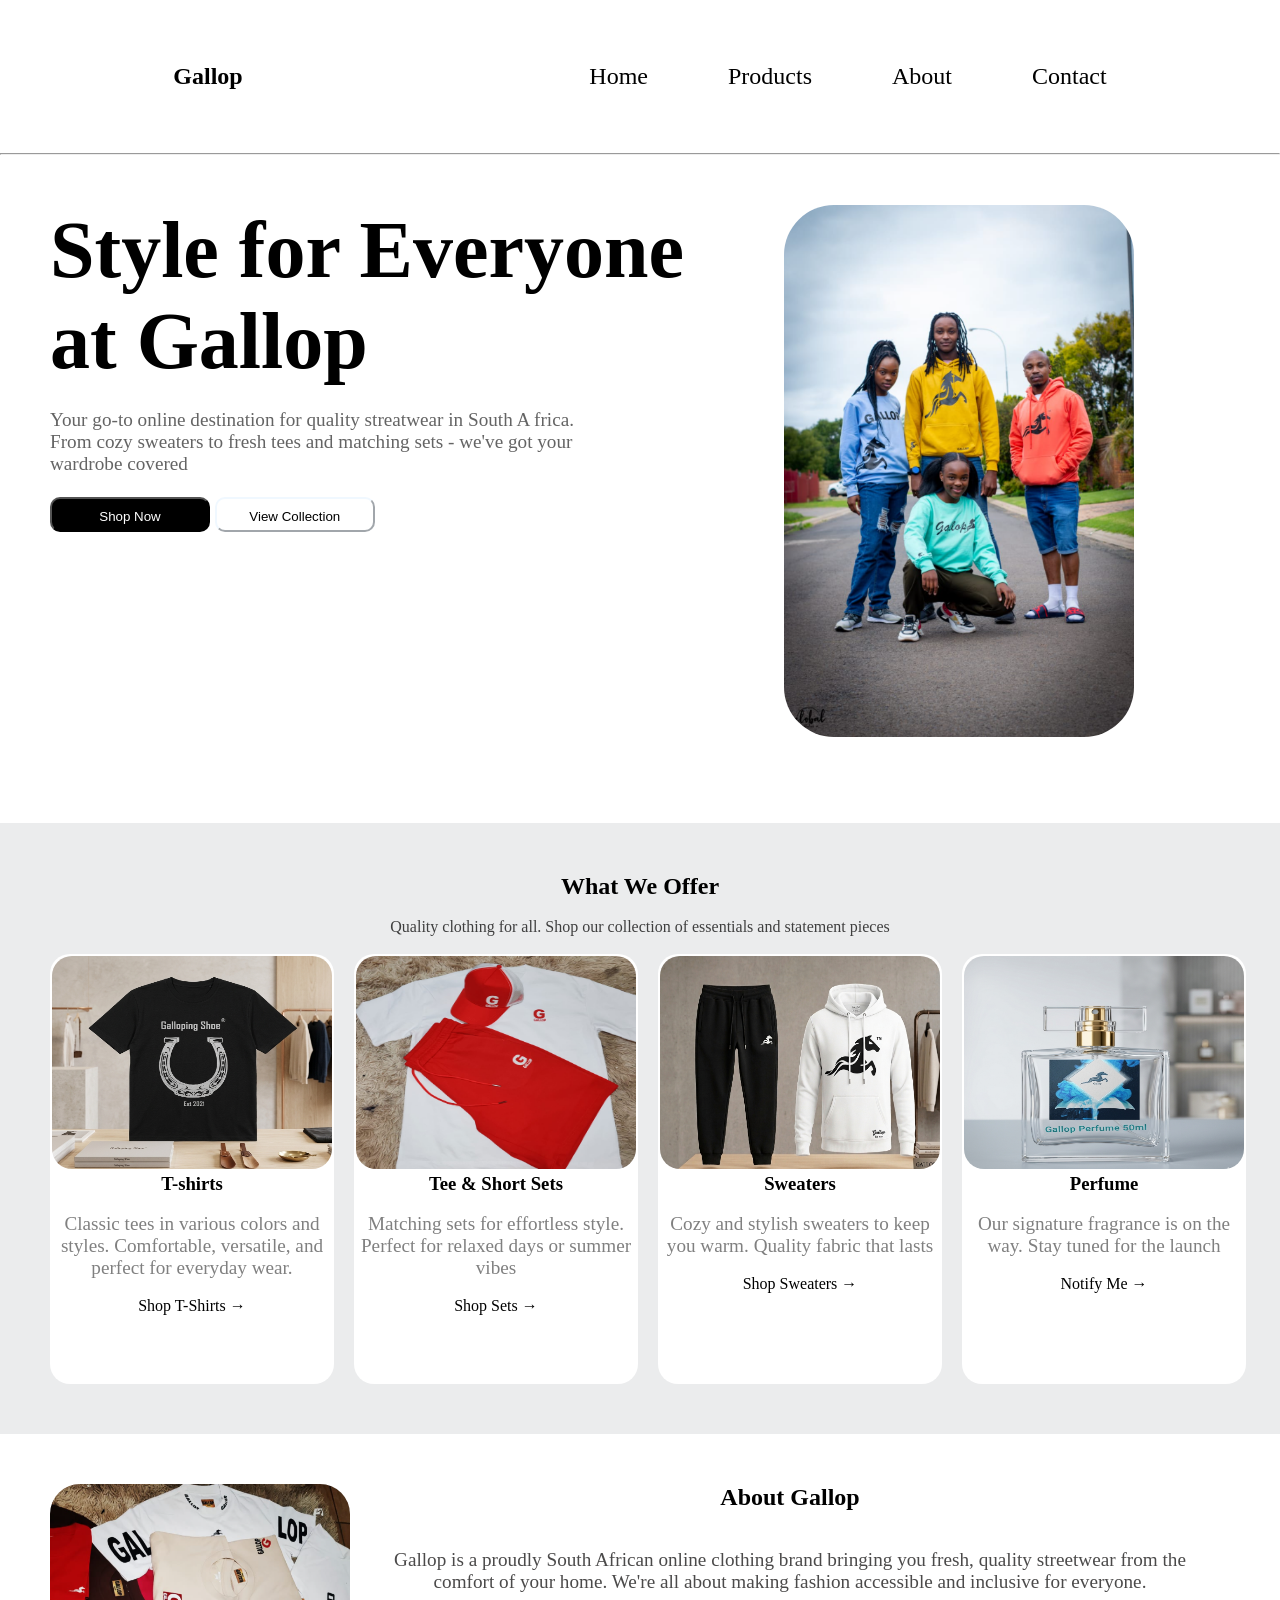
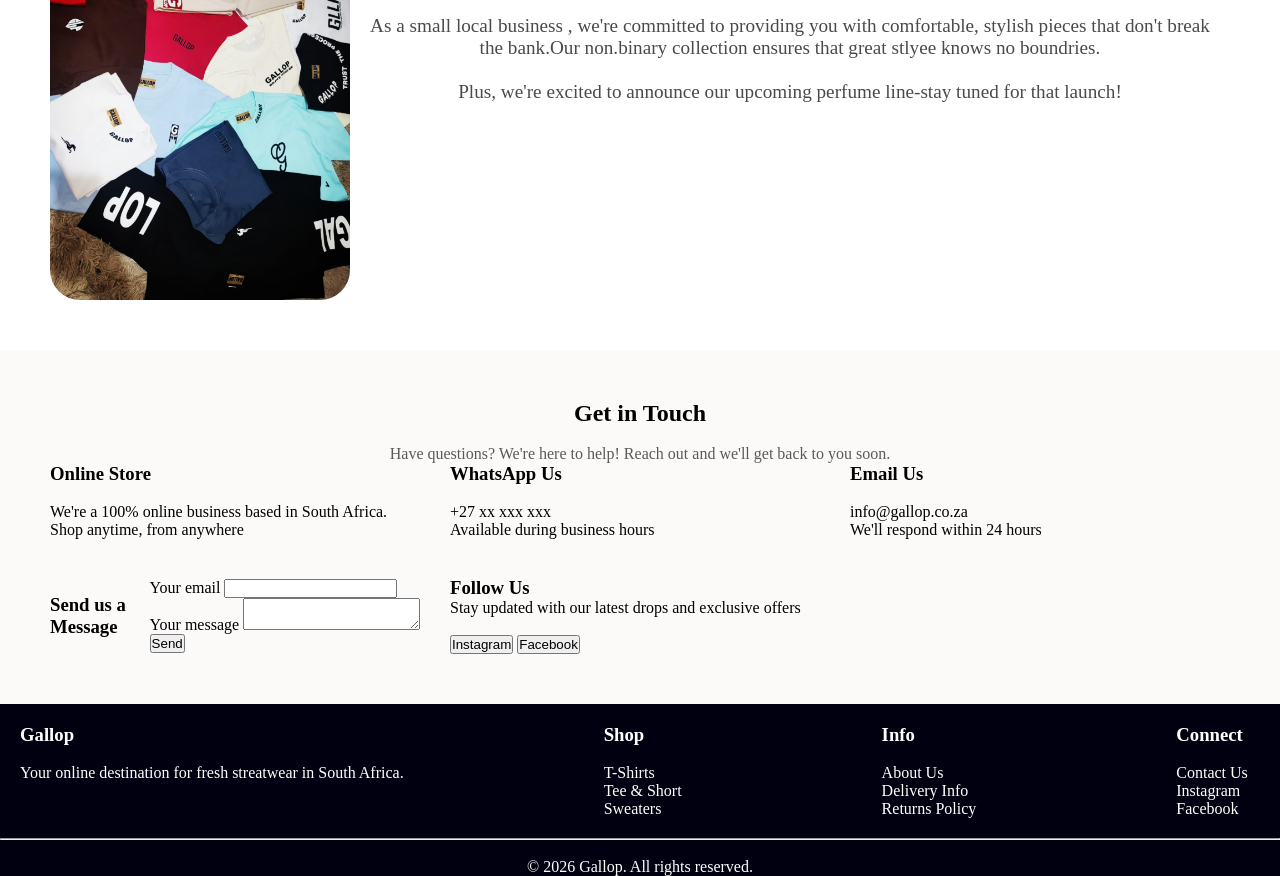
==== index.html @ c6f421d0 "Added images in my main pages/sections" ====
<!DOCTYPE html>
<html lang="en"></html>
<head>
<meta charset="UTF-8">
<meta name="viewport" content="width=device-width, initial-scale=1.0">
<title>Gallop</title>
<link rel="stylesheet" href="style.css"/>
<link rel="stylesheet" href="mediaqueries.css"/>


</head>
<body>
    <nav id="desktop-nav">
       <div class="logo"><h1>Gallop</h1></div>
       <div>
       <ul class="nav-links">
        <li><a href="#home">Home</a></li>
        <li><a href="#products">Products</a></li>
        <li><a href="#about">About</a></li>
        <li><a href="#contact">Contact</a></li>
       </ul>
       </div>

    </nav>
    <nav id="hamburger-nav">
        <div class="logo"><h1>Gallop</h1></div>
        <div class="hamburger-menu">
            <div class="hamburger-icon" onclick="toggleMenu()">
              <span></span>
              <span></span>
              <span></span>
        </div>
        <div class="menu-links">
            <li><a href="#home" onclick="toggleMenu()">Home</a></li>
            <li><a href="#products" onclick="toggleMenu()">Products</a></li>
            <li><a href="#about" onclick="toggleMenu()">About</a></li>
            <li><a href="#contact" onclick="toggleMenu()">Contact</a></li>
        </div>
        </div>
    </nav>
<hr>

<section id="home">
   
 <div class="home-text">
    <h1>Style for Everyone<br>at Gallop</h1>
    <br>
    <p>Your go-to online destination for quality streatwear in South A frica.<br>From cozy sweaters to fresh tees and matching sets - we've got your<br> wardrobe covered</p>
     <br>
    <a href="#products"><button class="btn1">Shop Now</button></a>
  <a href="#products"><button class="btn2">View Collection</button></a>

 </div>
 <img src="/images/home-image.png" alt="home page image">

</section>
<br>
<br>


<section id="products">
    <h1 style="text-align:center ">What We Offer</h1>
    <br>
    <p style="text-align:center ;color: rgb(63, 63, 63);">Quality clothing for all. Shop our collection of essentials and statement pieces</p>
    <br>
    <div class="product-containers">
    <div class="product-container-info">
        <img src="/images/T-Shirts.png">
        <h3>T-shirts</h3>
        <br>
        <p>Classic tees in various colors and styles. Comfortable, versatile, and perfect for everyday wear.</p>
        <br>
        <a href="">Shop T-Shirts →</a>
        <br>
        <br>
    </div>
    <div class="product-container-info">
        <img src="/images/tee&short.jpeg">
        <h3>Tee & Short Sets</h3>
        <br>
        <p>Matching sets for effortless style. Perfect for relaxed days or summer vibes</p>
        <br>
        <a href="">Shop Sets →</a>
    </div>
    <div class="product-container-info">
        <img src="/images/hoodies - Copy.png">
        <h3>Sweaters</h3>
        <br>
        <p>Cozy and stylish sweaters to keep you warm. Quality fabric that lasts</p>
        <br>
        <a href="">Shop Sweaters →</a>
    </div>
    <div class="product-container-info">
        <img src="/images/perfume.png">
        <h3>Perfume</h3>
        <br>
        <p>Our signature fragrance is on the way. Stay tuned for the launch</p>
        <br>
        <a href="">Notify Me →</a>
    </div>
</div>
</div>
</section>


 <section id="about">
    <img src="/images/img-about.png">
    

    <div class="about-text">
        <h1 >About Gallop</h1>
        <br>
        <p>Gallop is a proudly South African online clothing brand bringing you fresh,
            quality streetwear from the comfort of your home. We're all about making
            fashion accessible and inclusive for everyone.
            <br>
            <br>
            As a small local business , we're committed to providing you with comfortable,
            stylish pieces that don't break the bank.Our non.binary collection ensures that great stlyee knows no boundries.
            <br>
            <br>
            Plus, we're excited to announce our upcoming perfume line-stay tuned for that launch!
        </p>      
    </div>
</section>

<section id="contact">
    <h1 style="text-align:center">Get in Touch</h1>
    <br>
    <p style="text-align:center; color:rgb(91, 90, 90)">Have questions? We're here to help! Reach out and we'll get back to you soon.</p>
    <div class="contact-container">
        <div class="contact-info-container">
        <div class="contact-info">
            <h3>Online Store</h3>
            <br>
            <p>We're a 100% online business based in South Africa.<br>Shop anytime, from anywhere</p>
            <br>
        </div>
        <div class="contact-info">
            <h3>WhatsApp Us</h3>
            <br>
            <p>+27 xx xxx xxx<br> Available during business hours</p>
            <br>
        </div>
        <div class="contact-info">
            <h3>Email Us</h3>
             <br>
             <p>info@gallop.co.za<br>We'll respond within 24 hours</p>
        </div>
    
    <div class="contact-form">
        <h3>Send us a Message</h3>
        <form action="" method="POST">
            <label>
                Your email
                <input type="email" name="email">

            </label>
            <label>
                Your message
                <textarea name="message"></textarea>
            </label>
            <br>
            <button type="submit">Send</button>
        </form>
    </div>
    <div class="contact-info-socials">
        <div class="contact-info">
            <h3>Follow Us</h3>
            <p>Stay updated with our latest drops and exclusive offers</p>
            <br>
            <button ><a href="">Instagram</a></button>
            <button><a href="">Facebook</a></button>
        </div>
    </div>
    </div>
</section>


</body>
<footer>
  
<div class="footer-container">
    <div class="footer-info">
        <h3>Gallop</h3>
        <br>
        <p>Your online destination for fresh streatwear in South Africa.</p>
    </div>
    <div class="footer-info">
        <h3>Shop</h3>
        <br>
        <p>T-Shirts</p>
        <p>Tee & Short</p>
        <p>Sweaters</p>
    </div>
    <div class="footer-info">
        <h3>Info</h3>
        <br>
        <p>About Us</p>
        <p>Delivery Info</p>
        <p>Returns Policy</p>
    </div>
    <div class="footer-info">
        <h3>Connect</h3>
        <br>
        <p>Contact Us</p>
        <p>Instagram</p>
        <p>Facebook</p>

    </div>
</div>



<hr>
<br>

        <p style="text-align: center;">&copy; 2026 Gallop. All rights reserved.</p>
        

</footer>

</html>
<script src="script.js"></script>
---- style.css ----
@import url('https://fonts.googleapis.com/css2?family=Poppins:ital,wght@0,100;0,200;0,300;0,400;0,500;0,600;0,700;0,800;0,900;1,100;1,200;1,300;1,400;1,500;1,600;1,700;1,800;1,900&display=swap');


*{
    margin:0;
    padding:0;

}

/*Desktop menu*/
nav, .nav-links{
    display:flex;
}
a{
    color:black;
    text-decoration:none;
    transition: all 300ms ease;
}
a:hover{
    color:gray;
    text-decoration:underline;
    text-underline-offset:1rem;
}
nav{
    justify-content:space-around;
    align-items:center;
    height:17vh;
}
.nav-links{
    gap:5rem;
    list-style:none;
    font-size:1.5rem;
    text-decoration:none;
}
.logo{
 text-decoration:none;
}
.logo:hover{
    cursor:none;
}

/*Hamburger menu*/

#hamburger-nav{
    display:none;
}
.hamburger-menu{
    position:relative;
    display:inline-block;
}
.hamburger-icon{
    display:flex;
    flex-direction:column;
    justify-content:space-between;
    height:24px;
    width:30px;
    cursor:pointer;
}
.hamburger-icon span{
    width:100%;
    height:2px;
    background-color:rgb(0, 0, 0);
    transition: all 0.3 ease-in-out;
}
.menu-links{
    position:absolute;
    top:100%;
    right:0%;
    background-color:rgb(0, 0, 0);
    width:fit-content;
    max-height:0%;
    overflow:hidden;
    transition:all 0.3s ease-in-out;
}
.menu-links a{
    display:block;
    padding: 10px;
    text-align:center;
    color:rgb(0, 0, 0);
    font-size:1.5rem;
    text-decoration: none;
    transition: all 0.3s ease-in-out;
}

.menu-links li{
    list-style:none;

}
.menu-links.open{
    max-height: 300px;
}
.hamburger-icon.open span:first-child{
    transform: rotate(45deg) translate(10px, 5px);
}
.hamburger-icon.open span:nth-child(2){
    opacity: 0;
}
.hamburger-icon.open span:last-child{
    transform: rotate(-45deg) translate(10px, -5px);
}
.hamburger-icon span:first-child{
    opacity:1;
}
.hamburger-icon span:first-child{
    transform: none;
}


/*Home*/
#home{
    display:flex;
}
.btn1 , .btn2{
    
    width:160px;
    height:35px;
    border-radius:10px;
    text-decoration: none;
    cursor:pointer;
    padding:10px;
    
}
.btn1{
    background-color: black;
    color:white;
}
.btn2{
    background-color: white;
    color:black;
    border-color: aliceblue;
}
.btn1:hover{
        background-color: white;
    color:black;
    border-color: aliceblue;
}
.btn2:hover{
   background-color: black;
    color:white;  
}
#home
.btn p{
    color:rgb(75, 74, 74);
}
.btn1 a, .btn2 a{
    text-decoration:none;
}
#home img{
    width:350px;
    border-radius:100px;
    padding:50px;
   
    
}
.home-text{
align-items:center;
padding:50px;
justify-content:center;
font-size: 1.2rem


}
#home h1{
    font-size:5rem;
    color:rgb(0, 0, 0);
}
#home p{
    color:rgb(100, 100, 100);
}



/*Products*/
#products{
    background-color: rgb(235, 236, 237);
    padding:50px;
}
.product-containers {
    text-align:center;

    display:grid;
    grid-template-columns: repeat(4,1fr);
    
    align-items:stretch;
    gap:20px;
    
    
}
.product-container-info{
    
    
    border-radius:2rem;
    background-color:rgb(255, 255, 255);
    border-radius:20px;
    padding:2px;
    
    
    
}
.product-container-info p{
    color:gray;
    font-size:1.2rem;
}
.product-container-info img{
    width:280px;
    padding:none;
    border-radius:20px;
    height:50%;
    
}


/*About*/

#about{
    background-color:white;
    display:flex;
    padding:50px;
   
    text-align: center;
    font-size:medium;
    

}

.about-text p {
    padding:20px;
    color:rgb(75, 74, 74);
    font-size:1.2rem;
  
}


#about img{
    width:300px;
    border-radius:30px
}


/*Contact*/

#contact{
    padding:50px;
     background:rgb(252, 249, 249);
}
.contact-info-container{
     display:grid;
    grid-template-columns: repeat(3,1fr);
    
    align-items:stretch;
    gap:20px;
}
.contact-form {
  
   display:inline-flex;
  align-items: center;
    gap:20px;
  
    margin:0 auto;
}

.footer-container{
    display:flex;
    gap:200px;
    padding:20px;
}
footer{
    background-color:rgb(0, 0, 16);
    color:white;
}
---- mediaqueries.css ----
@media screen and (max-width:1200px){
   #desktop-nav{
    display: none;
   } 
   #hamburger-nav{
    display: flex;
   }
.hamburger-menu{
    position:relative;
    display:inline-block;
}

.hamburger-icon{
    display:flex;
    flex-direction:column;
    justify-content:space-between;

    height:24px;
    width:30px;

    cursor:pointer;
}

.hamburger-icon span{

    width:100%;
    height:3px;

    background:rgb(0, 0, 0);

    transition:0.3s;
}

.menu-links{

    position:absolute;

    top:100%;
    right:0;

    background:rgb(0, 0, 0);

    width:200px;

    max-height:0;

    overflow:hidden;

    transition:0.3s ease-in-out;
}

.menu-links.open{
    max-height:300px;
}
}
@media screen and (max-width:600px){

.logo{
   font-size: 1.5rem;
 }
.nav-links{
   flex-direction: column;
   gap: 0.5rem;
   text-align: center;
}
}
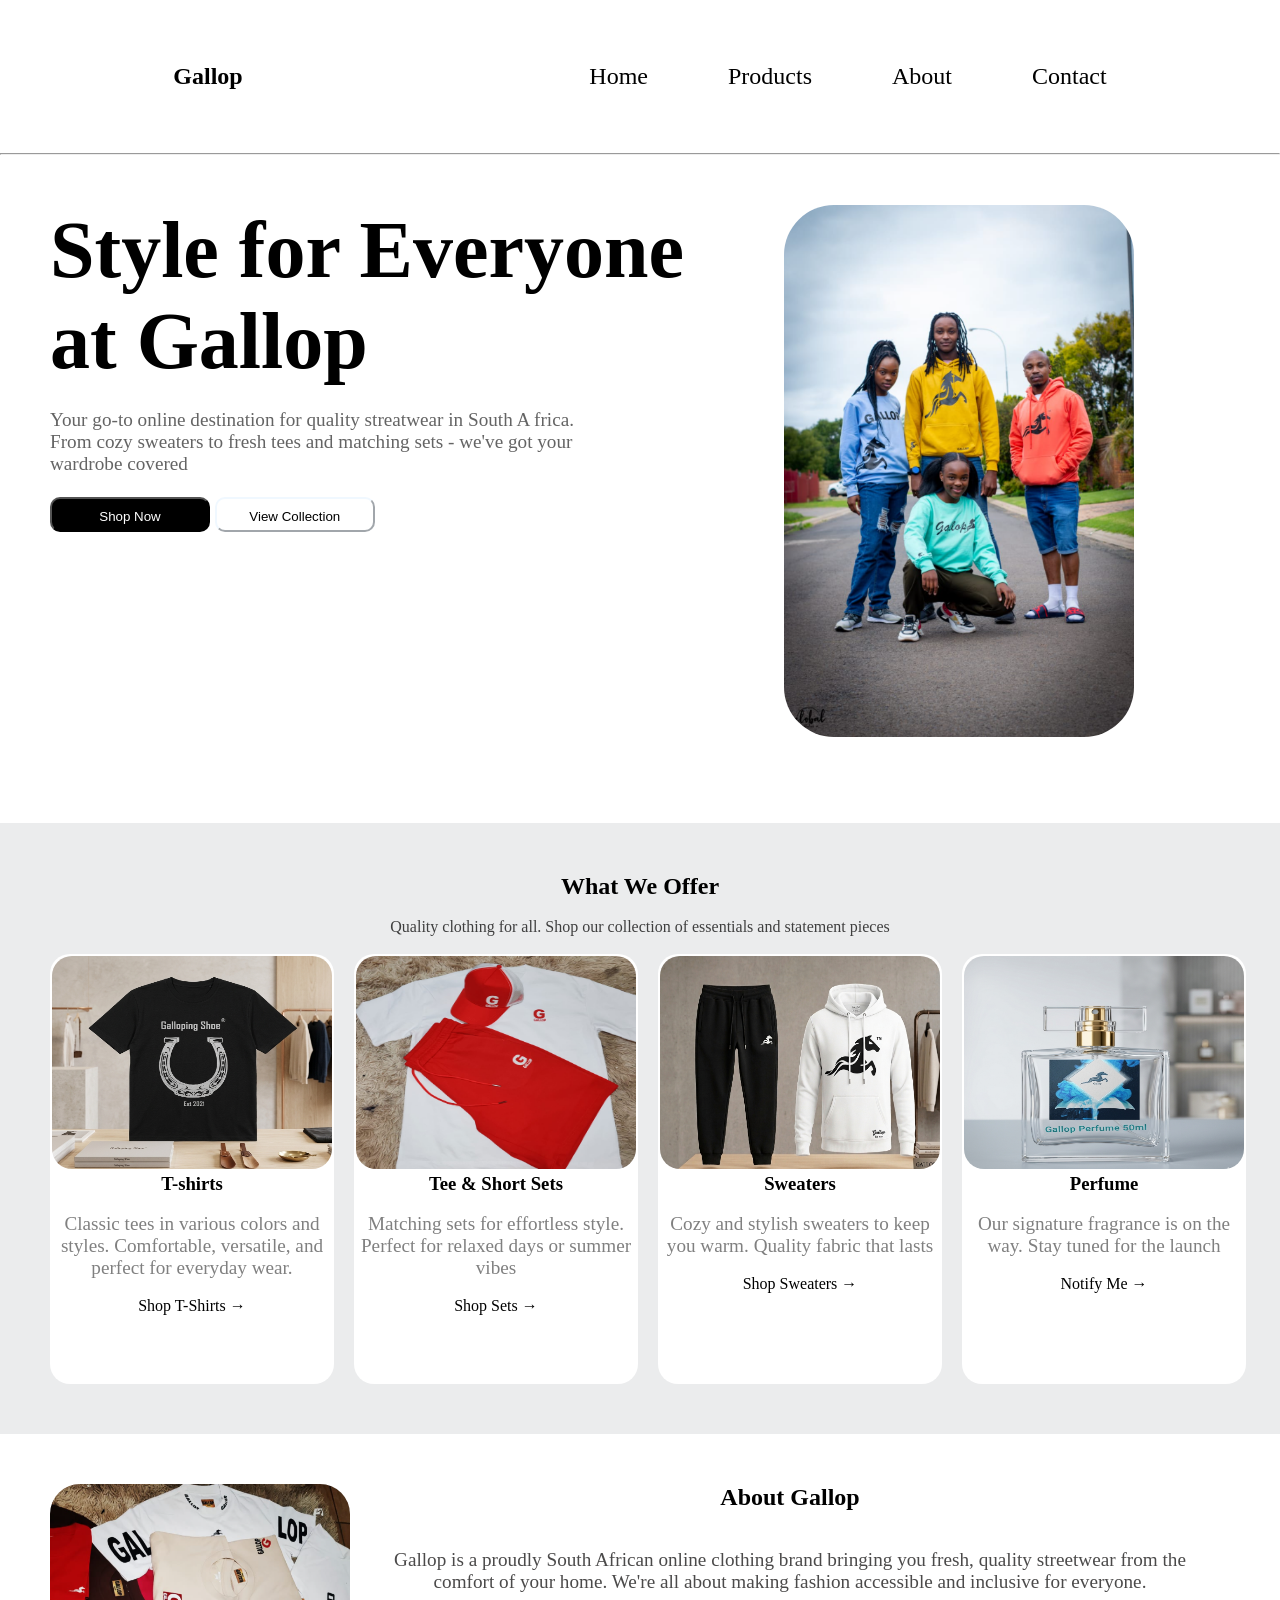
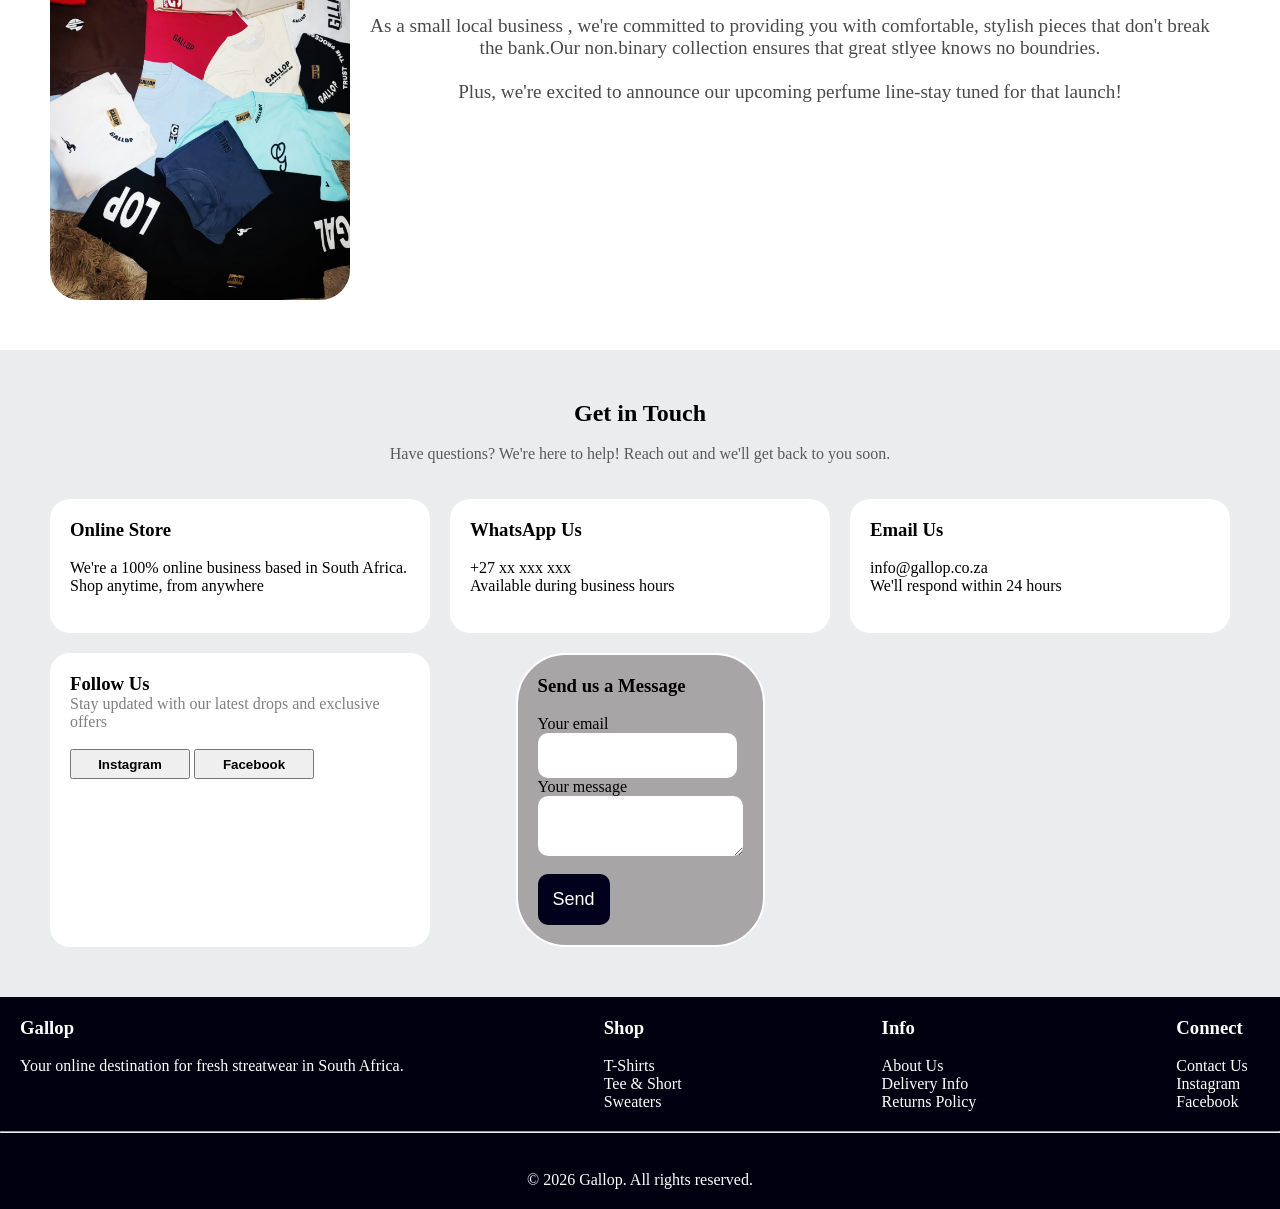
==== commit f843a9e7: "Completed Footer" ====
--- a/index.html
+++ b/index.html
@@ -70,7 +70,7 @@
         <br>
         <p>Classic tees in various colors and styles. Comfortable, versatile, and perfect for everyday wear.</p>
         <br>
-        <a href="">Shop T-Shirts →</a>
+        <a href="/t-shirts.html">Shop T-Shirts →</a>
         <br>
         <br>
     </div>
@@ -80,7 +80,7 @@
         <br>
         <p>Matching sets for effortless style. Perfect for relaxed days or summer vibes</p>
         <br>
-        <a href="">Shop Sets →</a>
+        <a href="/tees&shorts.html">Shop Sets →</a>
     </div>
     <div class="product-container-info">
         <img src="/images/hoodies - Copy.png">
@@ -88,7 +88,7 @@
         <br>
         <p>Cozy and stylish sweaters to keep you warm. Quality fabric that lasts</p>
         <br>
-        <a href="">Shop Sweaters →</a>
+        <a href="/sweaters.html">Shop Sweaters →</a>
     </div>
     <div class="product-container-info">
         <img src="/images/perfume.png">
@@ -128,6 +128,9 @@
     <h1 style="text-align:center">Get in Touch</h1>
     <br>
     <p style="text-align:center; color:rgb(91, 90, 90)">Have questions? We're here to help! Reach out and we'll get back to you soon.</p>
+    <br>
+    <br>
+    
     <div class="contact-container">
         <div class="contact-info-container">
         <div class="contact-info">
@@ -148,8 +151,20 @@
              <p>info@gallop.co.za<br>We'll respond within 24 hours</p>
         </div>
     
-    <div class="contact-form">
+   
+    <div class="contact-info-socials">
+        <div class="contact-info">
+            <h3>Follow Us</h3>
+            <p>Stay updated with our latest drops and exclusive offers</p>
+            <br>
+             <a href=""><button ><b>Instagram</b></button></a>
+             <a href=""><button><b>Facebook</b></button></a>
+        </div>
+    </div>
+    
+     <div class="contact-form">
         <h3>Send us a Message</h3>
+        <br>
         <form action="" method="POST">
             <label>
                 Your email
@@ -164,15 +179,6 @@
             <button type="submit">Send</button>
         </form>
     </div>
-    <div class="contact-info-socials">
-        <div class="contact-info">
-            <h3>Follow Us</h3>
-            <p>Stay updated with our latest drops and exclusive offers</p>
-            <br>
-            <button ><a href="">Instagram</a></button>
-            <button><a href="">Facebook</a></button>
-        </div>
-    </div>
     </div>
 </section>
 
@@ -215,7 +221,7 @@
 <hr>
 <br>
 
-        <p style="text-align: center;">&copy; 2026 Gallop. All rights reserved.</p>
+        <p style="text-align: center;padding: 20px;">&copy; 2026 Gallop. All rights reserved.</p>
         
 
 </footer>
--- a/style.css
+++ b/style.css
@@ -240,8 +240,9 @@
 /*Contact*/
 
 #contact{
+    
     padding:50px;
-     background:rgb(252, 249, 249);
+     background: rgb(235, 236, 237);
 }
 .contact-info-container{
      display:grid;
@@ -250,15 +251,77 @@
     align-items:stretch;
     gap:20px;
 }
+
+
 .contact-form {
   
-   display:inline-flex;
+   display:inline;
   align-items: center;
     gap:20px;
   
     margin:0 auto;
 }
-
+.contact-form input{
+    display: flex;
+   padding:15px;
+   border:none;
+    border-radius:10px;
+}
+.contact-form textarea{
+    display: flex;
+    padding:15px;
+   border:none;
+    border-radius:10px;
+    
+    
+}
+.contact-form button{
+    cursor:pointer;
+    padding:15px;
+    border:none;
+    border-radius:10px;
+    background-color:rgb(1, 1, 29);
+    color:rgb(255, 255, 255);
+    font-size:large;
+
+}
+.contact-form button:hover{
+    color:rgb(0, 0, 15);
+    background-color:rgb(255, 255, 255);
+    font-size:xx-large;
+}
+.contact-form{
+    color:rgb(0, 0, 0);
+    border-radius:50px;
+    background-color:rgb(167, 165, 165);
+    padding:20px;
+    border:white solid 2px;
+    width:fit-content;
+    align-items:center;
+     
+}
+
+.contact-info-socials{
+    background-color: white;
+    border-radius:20px;
+}
+.contact-info-socials p{
+    color:gray
+}
+.contact-info-socials button{
+    width:120px;
+    height:30px;
+    border-color: none;
+    
+}
+.contact-info{
+    background-color: rgb(255, 255, 255);
+    border-radius:20px;
+    padding: 20px;
+}
+
+
+/*Footer*/
 .footer-container{
     display:flex;
     gap:200px;
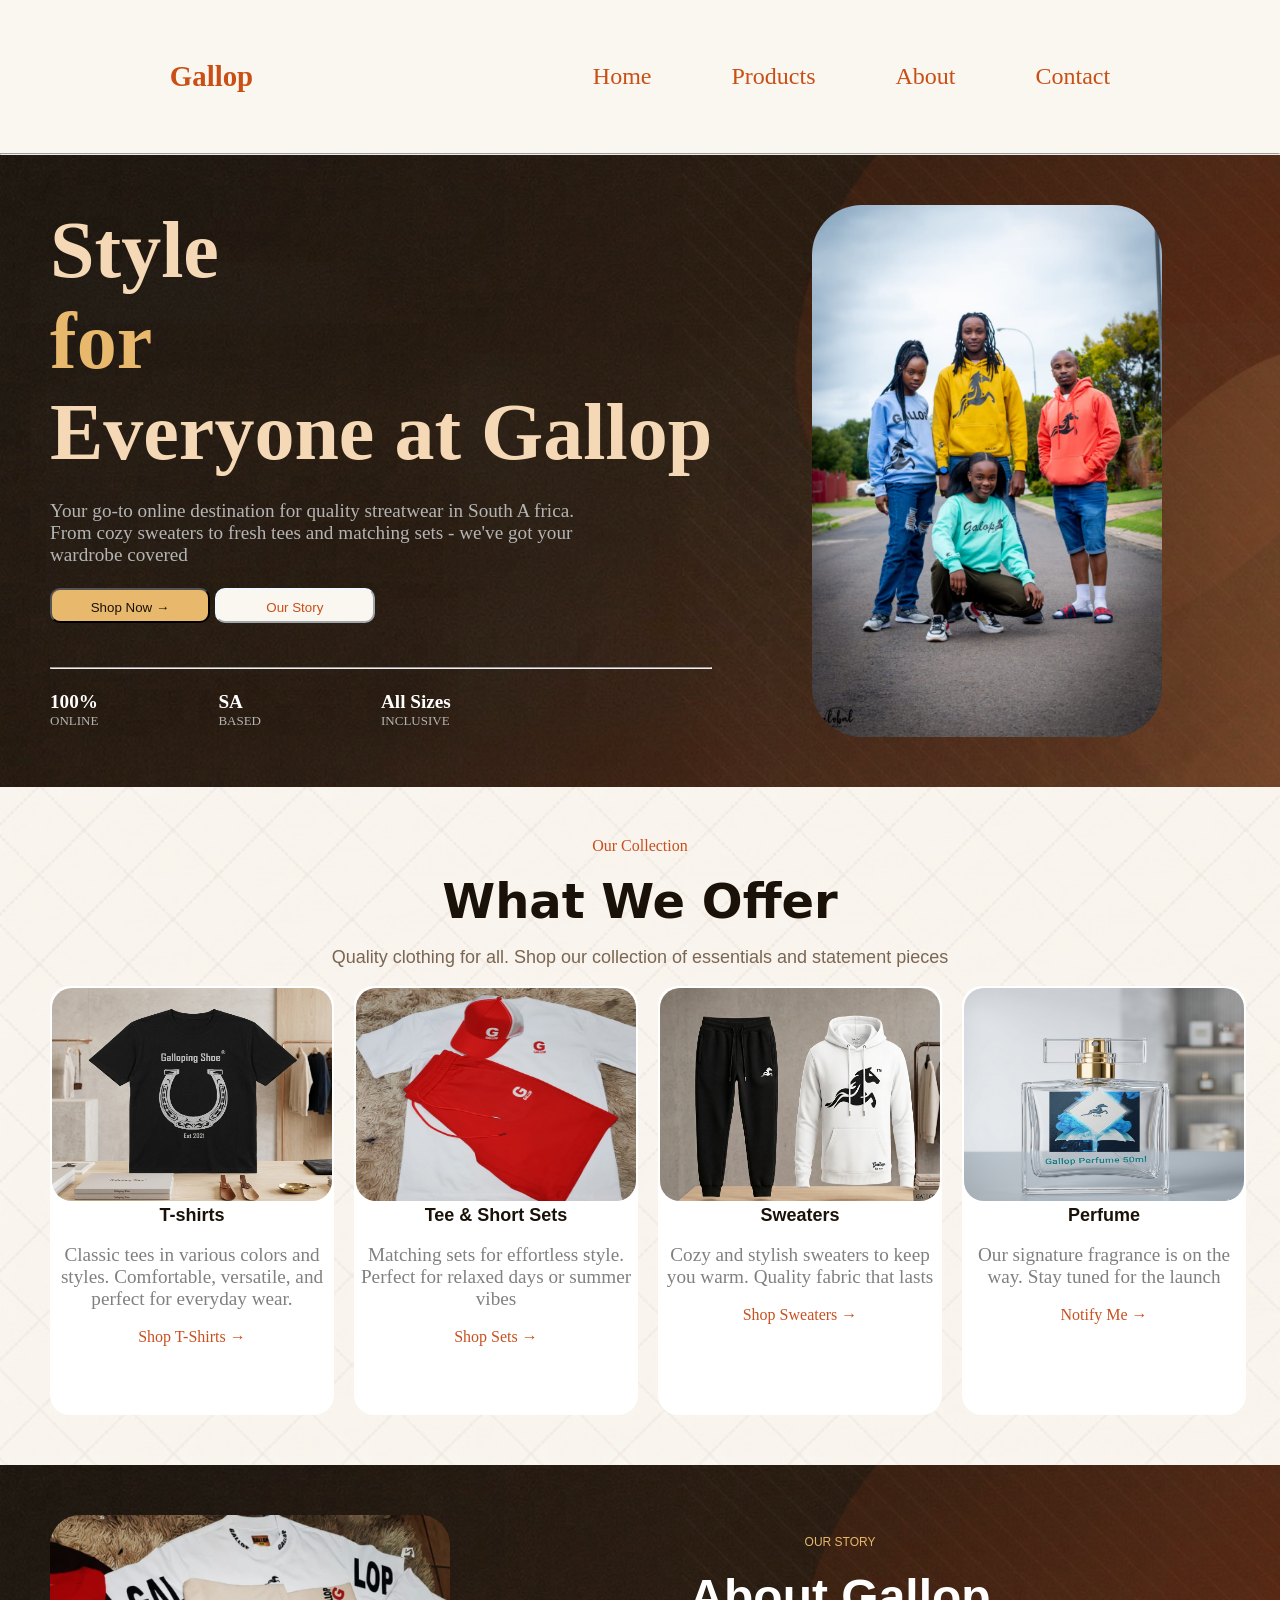
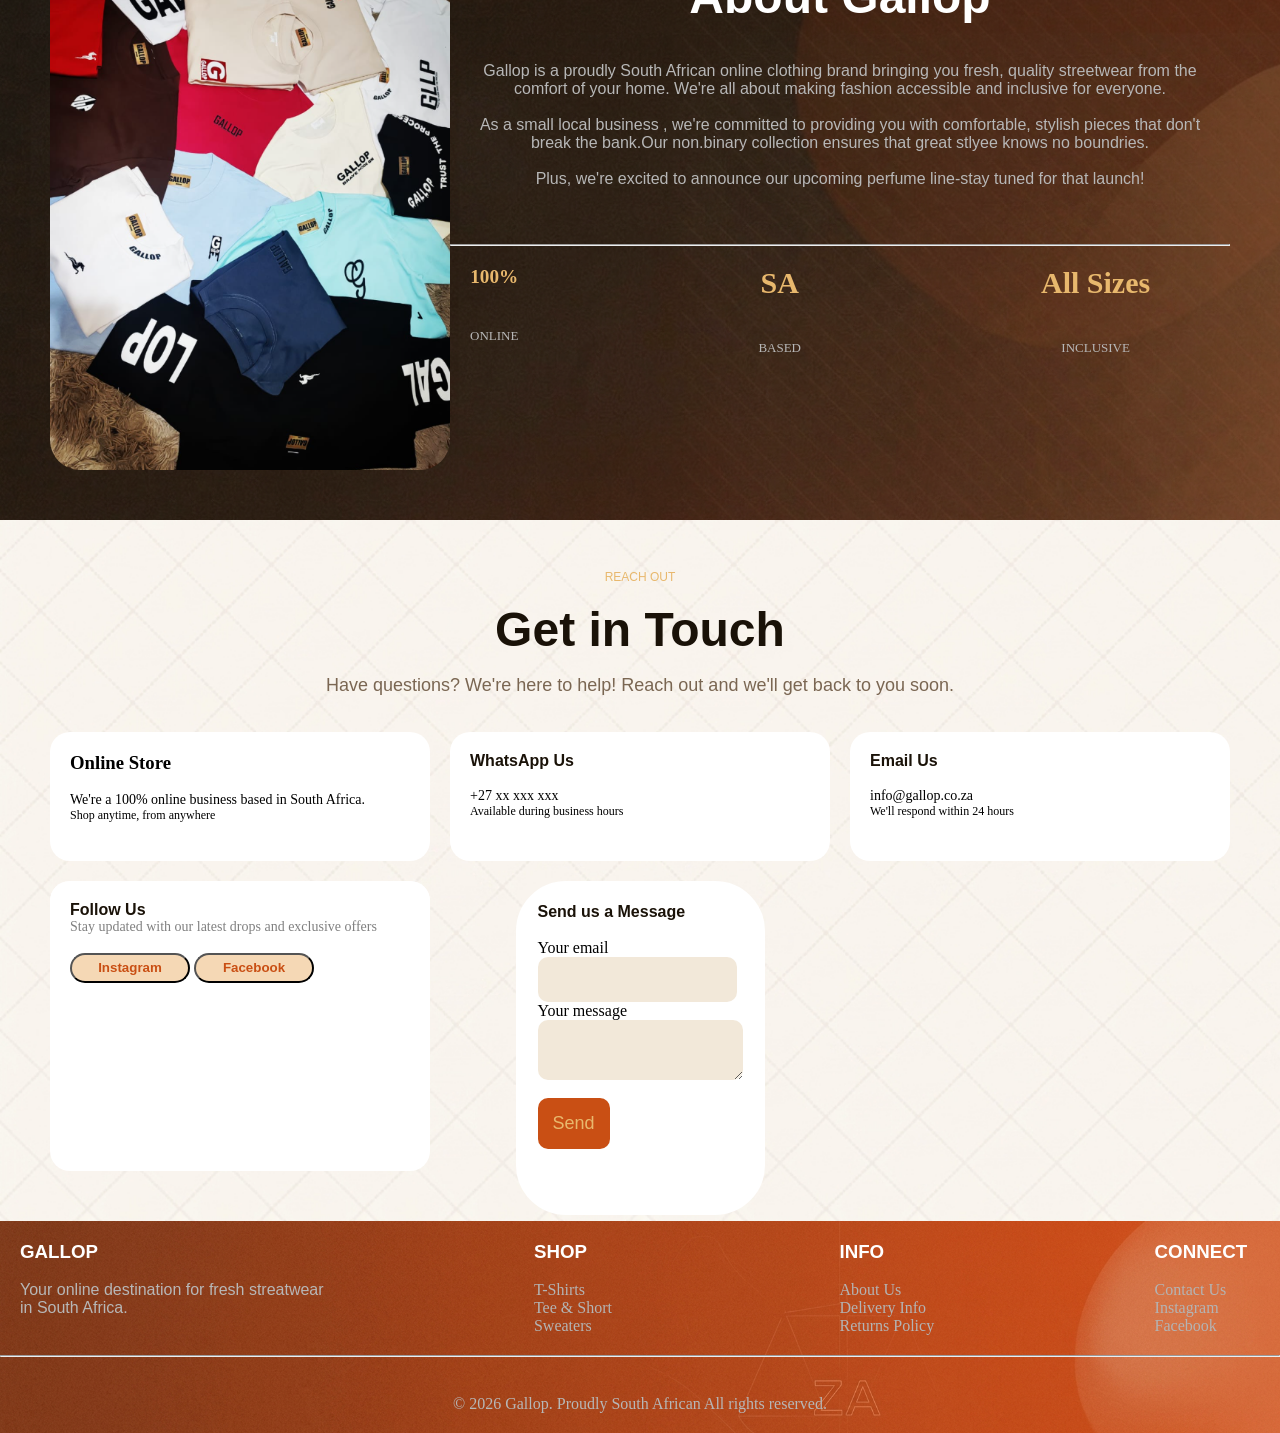
==== commit e893756b: "updated the UI design" ====
--- a/index.html
+++ b/index.html
@@ -43,60 +43,78 @@
 <section id="home">
    
  <div class="home-text">
-    <h1>Style for Everyone<br>at Gallop</h1>
+    <h1>Style<br> <span style="color:#e8b86d">for<br></span> Everyone at Gallop</h1>
     <br>
     <p>Your go-to online destination for quality streatwear in South A frica.<br>From cozy sweaters to fresh tees and matching sets - we've got your<br> wardrobe covered</p>
      <br>
-    <a href="#products"><button class="btn1">Shop Now</button></a>
-  <a href="#products"><button class="btn2">View Collection</button></a>
-
+    <a href="#products"><button class="btn1">Shop Now →</button></a>
+  <a href="#products"><button class="btn2">Our Story</button></a>
+<br>
+<br>
+<br>
+<hr>
+<br>
+<div class="home-text2">
+    <div class="ht2">
+    <p style="color:white"><b>100%</b></p>
+    <p style="font-size: small">ONLINE</p>
+    </div>
+     <div class="ht2">
+    <p style="color:white"><b>SA</b></p>
+    <p style="font-size: small">BASED</p>
+    </div>
+     <div class="ht2">
+    <p style="color:white"><b>All Sizes</b></p>
+    <p style="font-size: small">INCLUSIVE</p>
+    </div>
+</div>
  </div>
  <img src="/images/home-image.png" alt="home page image">
 
 </section>
-<br>
-<br>
 
 
 <section id="products">
-    <h1 style="text-align:center ">What We Offer</h1>
-    <br>
-    <p style="text-align:center ;color: rgb(63, 63, 63);">Quality clothing for all. Shop our collection of essentials and statement pieces</p>
-    <br>
-    <div class="product-containers">
+    <p style="text-align:center; color:#c94f1e ">Our Collection</p>
+    <br>
+    <h2 style="text-align:center ; font: Syne; font-family:system-ui, -apple-system, BlinkMacSystemFont, 'Segoe UI', Roboto, Oxygen, Ubuntu, Cantarell, 'Open Sans', 'Helvetica Neue', sans-serif; font-size: 48px; color:#1a1208">What We Offer</h2>
+    <br>
+    <p style="text-align:center ;color:#7a6652; font-size: 18px; font-family:sans-serif;">Quality clothing for all. Shop our collection of essentials and statement pieces</p>
+    <br>
+    <div class="product-cards">
     <div class="product-container-info">
         <img src="/images/T-Shirts.png">
-        <h3>T-shirts</h3>
+        <h3 style="font-family: sans-serif; font-size: 18px; color:#1a1208">T-shirts</h3>
         <br>
         <p>Classic tees in various colors and styles. Comfortable, versatile, and perfect for everyday wear.</p>
         <br>
-        <a href="/t-shirts.html">Shop T-Shirts →</a>
+        <a href="/t-shirts.html" style="color: #c94f1e;">Shop T-Shirts →</a>
         <br>
         <br>
     </div>
     <div class="product-container-info">
         <img src="/images/tee&short.jpeg">
-        <h3>Tee & Short Sets</h3>
+        <h3 style="font-family: sans-serif; font-size: 18px; color:#1a1208">Tee & Short Sets</h3>
         <br>
         <p>Matching sets for effortless style. Perfect for relaxed days or summer vibes</p>
         <br>
-        <a href="/tees&shorts.html">Shop Sets →</a>
+        <a href="/tees&shorts.html" style="color: #c94f1e;">Shop Sets →</a>
     </div>
     <div class="product-container-info">
         <img src="/images/hoodies - Copy.png">
-        <h3>Sweaters</h3>
+        <h3 style="font-family: sans-serif; font-size: 18px; color:#1a1208">Sweaters</h3>
         <br>
         <p>Cozy and stylish sweaters to keep you warm. Quality fabric that lasts</p>
         <br>
-        <a href="/sweaters.html">Shop Sweaters →</a>
+        <a href="/sweaters.html" style="color: #c94f1e;">Shop Sweaters →</a>
     </div>
     <div class="product-container-info">
         <img src="/images/perfume.png">
-        <h3>Perfume</h3>
+        <h3 style="font-family: sans-serif; font-size: 18px; color:#1a1208">Perfume</h3>
         <br>
         <p>Our signature fragrance is on the way. Stay tuned for the launch</p>
         <br>
-        <a href="">Notify Me →</a>
+        <a href="" style="color: #c94f1e;">Notify Me →</a>
     </div>
 </div>
 </div>
@@ -108,9 +126,10 @@
     
 
     <div class="about-text">
-        <h1 >About Gallop</h1>
-        <br>
-        <p>Gallop is a proudly South African online clothing brand bringing you fresh,
+        <p style="font-family: sans-serif; font-size: 12px; color:#e8b86d">OUR STORY</p>
+        <h1 style="font-family:sans-serif; font-size: 48px;color:#ffffff;">About Gallop</h1>
+        <br>
+        <p style="font-family: sans-serif; font-size: 16px;color:#b7b7b7">Gallop is a proudly South African online clothing brand bringing you fresh,
             quality streetwear from the comfort of your home. We're all about making
             fashion accessible and inclusive for everyone.
             <br>
@@ -120,50 +139,74 @@
             <br>
             <br>
             Plus, we're excited to announce our upcoming perfume line-stay tuned for that launch!
-        </p>      
+        </p> 
+        <br>
+        <br>
+        <hr>
+    <div class="about-text2">
+    <div class="ht2">
+    <p style="color:#e8b86d"><b>100%</b></p>
+    <p style="font-size: small;color:#b7b7b7">ONLINE</p>
+    </div>
+     <div class="ht2">
+    <p style="color:#e8b86d ; font-size: 30px;"><b>SA</b></p>
+    <p style="font-size: small;color:#b7b7b7">BASED</p>
+    </div>
+     <div class="ht2">
+    <p style="color:#e8b86d ; font-size: 30px;"><b>All Sizes</b></p>
+    <p style="font-size: small; color:#b7b7b7">INCLUSIVE</p>
+    </div>
+</div> 
+</div>       
     </div>
 </section>
 
 <section id="contact">
-    <h1 style="text-align:center">Get in Touch</h1>
-    <br>
-    <p style="text-align:center; color:rgb(91, 90, 90)">Have questions? We're here to help! Reach out and we'll get back to you soon.</p>
-    <br>
-    <br>
-    
-    <div class="contact-container">
-        <div class="contact-info-container">
-        <div class="contact-info">
+     <p style="font-family: sans-serif; font-size: 12px; color:#e8b86d ; text-align: center;">REACH OUT</p>
+     <br>
+    <h1 style="font-family:sans-serif; font-size: 48px;color:#1a1208; text-align: center;">Get in Touch</h1>
+    <br>
+    
+    <p style="text-align:center; color:#7a6652; font-family: sans-serif; font-size: 18px;">Have questions? We're here to help! Reach out and we'll get back to you soon.</p>
+    <br>
+    <br>
+    
+    <div class="contact-cards">
+     <div class="contact-info-container">
+            <div class="contact-info">
             <h3>Online Store</h3>
             <br>
-            <p>We're a 100% online business based in South Africa.<br>Shop anytime, from anywhere</p>
-            <br>
-        </div>
-        <div class="contact-info">
-            <h3>WhatsApp Us</h3>
-            <br>
-            <p>+27 xx xxx xxx<br> Available during business hours</p>
-            <br>
-        </div>
-        <div class="contact-info">
-            <h3>Email Us</h3>
+            <p style="font-size: 14px;">We're a 100% online business based in South Africa.</p>
+            <p style="font-size: 12px;">Shop anytime, from anywhere</p>
+            <br>
+            </div>
+            <div class="contact-info">
+            <h3 style="font-family: sans-serif; font-size: 16px; color:#1a1208">WhatsApp Us</h3>
+            <br>
+            <p style="font-size: 14px;">+27 xx xxx xxx</p>
+            <p style="font-size: 12px;">Available during business hours</p>
+            <br>
+            </div>
+            <div class="contact-info">
+            <h3 style="font-family: sans-serif; font-size: 16px; color:#1a1208">Email Us</h3>
              <br>
-             <p>info@gallop.co.za<br>We'll respond within 24 hours</p>
-        </div>
+             <p style="font-size: 14px;">info@gallop.co.za</p>
+             <p style="font-size: 12px;">We'll respond within 24 hours</p>
+            </div>
     
    
-    <div class="contact-info-socials">
-        <div class="contact-info">
-            <h3>Follow Us</h3>
-            <p>Stay updated with our latest drops and exclusive offers</p>
+            <div class="contact-info-socials">
+            <div class="contact-info">
+            <h3 style="font-family: sans-serif; font-size: 16px; color:#1a1208">Follow Us</h3>
+            <p style="font-size: 14px;">Stay updated with our latest drops and exclusive offers</p>
             <br>
              <a href=""><button ><b>Instagram</b></button></a>
              <a href=""><button><b>Facebook</b></button></a>
-        </div>
-    </div>
-    
-     <div class="contact-form">
-        <h3>Send us a Message</h3>
+            </div>
+            </div>
+    
+        <div class="contact-form">
+        <h3 style="font-family: sans-serif; font-size: 16px; color:#1a1208">Send us a Message</h3>
         <br>
         <form action="" method="POST">
             <label>
@@ -178,8 +221,9 @@
             <br>
             <button type="submit">Send</button>
         </form>
-    </div>
-    </div>
+       </div>
+     </div>
+    
 </section>
 
 
@@ -188,31 +232,30 @@
   
 <div class="footer-container">
     <div class="footer-info">
-        <h3>Gallop</h3>
-        <br>
-        <p>Your online destination for fresh streatwear in South Africa.</p>
-    </div>
-    <div class="footer-info">
-        <h3>Shop</h3>
-        <br>
-        <p>T-Shirts</p>
-        <p>Tee & Short</p>
-        <p>Sweaters</p>
-    </div>
-    <div class="footer-info">
-        <h3>Info</h3>
-        <br>
-        <p>About Us</p>
-        <p>Delivery Info</p>
-        <p>Returns Policy</p>
-    </div>
-    <div class="footer-info">
-        <h3>Connect</h3>
-        <br>
-        <p>Contact Us</p>
-        <p>Instagram</p>
-        <p>Facebook</p>
-
+        <h3 style="font-family: sans-serif; color:#ffffff">GALLOP</h3>
+        <br>
+        <p style="font-family: sans-serif; color:#b7b7b7;">Your online destination for fresh streatwear in South Africa.</p>
+    </div>
+    <div class="footer-info">
+        <h3 style="font-family: sans-serif; color:#ffffff">SHOP</h3>
+        <br>
+        <a href="/t-shirts.html">T-Shirts</a><br>
+        <a href="/tees&shorts.html">Tee & Short</a>
+        <a href="/sweaters.html">Sweaters</a>
+    </div>
+    <div class="footer-info">
+        <h3 style="font-family: sans-serif; color:#ffffff">INFO</h3>
+        <br>
+        <a href="#about">About Us</a>
+        <a href="">Delivery Info</a><br>
+        <a href="">Returns Policy</a>
+    </div>
+    <div class="footer-info">
+        <h3 style="font-family: sans-serif; color:#ffffff">CONNECT</h3>
+        <br>
+        <a href="#contact">Contact Us</a>
+        <a href="https://www.instagram.com/gallop.co.za/">Instagram</a><br>
+        <a href="https://www.facebook.com/gallop.co.za/">Facebook</a>
     </div>
 </div>
 
@@ -221,7 +264,7 @@
 <hr>
 <br>
 
-        <p style="text-align: center;padding: 20px;">&copy; 2026 Gallop. All rights reserved.</p>
+        <p style="text-align: center;padding: 20px; color:#b7b7b7">&copy; 2026 Gallop. Proudly South African All rights reserved.</p>
         
 
 </footer>
--- a/style.css
+++ b/style.css
@@ -8,16 +8,23 @@
 }
 
 /*Desktop menu*/
+.body{
+    background-color: #b4b4b4;
+}
+#desktop-nav{
+    background-color: #faf6f0;
+    
+}
 nav, .nav-links{
     display:flex;
 }
 a{
-    color:black;
+    color:#c94f14;
     text-decoration:none;
     transition: all 300ms ease;
 }
 a:hover{
-    color:gray;
+    color:#e8b86d;
     text-decoration:underline;
     text-underline-offset:1rem;
 }
@@ -34,6 +41,8 @@
 }
 .logo{
  text-decoration:none;
+ color:#c94f14;
+ font-size:1.2rem;
 }
 .logo:hover{
     cursor:none;
@@ -109,6 +118,9 @@
 /*Home*/
 #home{
     display:flex;
+  background-image:url(/images/background\ image.png);
+  background-repeat:no-repeat;
+  background-size:cover;
 }
 .btn1 , .btn2{
     
@@ -121,21 +133,20 @@
     
 }
 .btn1{
-    background-color: black;
-    color:white;
+      background-color:#e8b86d;
+    color:#1a1208;
 }
 .btn2{
-    background-color: white;
-    color:black;
+    background-color:#faf6f0;
+    color:#c94f14;
     border-color: aliceblue;
 }
 .btn1:hover{
-        background-color: white;
-    color:black;
+     background-color:#e8b86d;
     border-color: aliceblue;
 }
 .btn2:hover{
-   background-color: black;
+   background-color:#c94f14;
     color:white;  
 }
 #home
@@ -162,20 +173,27 @@
 }
 #home h1{
     font-size:5rem;
-    color:rgb(0, 0, 0);
+    color:#f5d8b5;
 }
 #home p{
-    color:rgb(100, 100, 100);
-}
-
-
+    color:	#b4b4b4  ;
+}
+
+.home-text2{
+    display:flex;
+    gap:120px;
+}
 
 /*Products*/
 #products{
-    background-color: rgb(235, 236, 237);
+    background-image: url(/images/background\ img.png);
+    background-repeat: no-repeat;
+    background-size:cover;
     padding:50px;
 }
-.product-containers {
+.product-cards {
+    border-color: 	rgba(90,60,30,0.1);
+    border-radius: 16px;
     text-align:center;
 
     display:grid;
@@ -185,6 +203,11 @@
     gap:20px;
     
     
+}
+.product-cards img:hover{
+    size:500ms;
+    transform:scale(1.1);
+   
 }
 .product-container-info{
     
@@ -213,7 +236,9 @@
 /*About*/
 
 #about{
-    background-color:white;
+    background-image: url(/images/background\ image.png);
+    background-repeat: no-repeat;
+    background-size:cover;
     display:flex;
     padding:50px;
    
@@ -221,6 +246,10 @@
     font-size:medium;
     
 
+}
+.about-text2{
+    display:flex;
+    gap:200px
 }
 
 .about-text p {
@@ -232,8 +261,9 @@
 
 
 #about img{
-    width:300px;
+    width:400px;
     border-radius:30px
+    
 }
 
 
@@ -242,7 +272,9 @@
 #contact{
     
     padding:50px;
-     background: rgb(235, 236, 237);
+    background-image:url(/images/background\ img.png);
+    background-repeat: no-repeat;
+    background-size:cover;
 }
 .contact-info-container{
      display:grid;
@@ -260,19 +292,23 @@
     gap:20px;
   
     margin:0 auto;
+    height:100%;
 }
 .contact-form input{
+    
     display: flex;
    padding:15px;
    border:none;
     border-radius:10px;
+    background-color: #f2e8d9;
+
 }
 .contact-form textarea{
     display: flex;
     padding:15px;
    border:none;
     border-radius:10px;
-    
+   background-color: #f2e8d9; 
     
 }
 .contact-form button{
@@ -280,20 +316,22 @@
     padding:15px;
     border:none;
     border-radius:10px;
-    background-color:rgb(1, 1, 29);
-    color:rgb(255, 255, 255);
+    background-color:#c94f14;
+    color:#e8b86d;
+
     font-size:large;
 
 }
 .contact-form button:hover{
-    color:rgb(0, 0, 15);
-    background-color:rgb(255, 255, 255);
-    font-size:xx-large;
+    color:#c94f14;
+    background-color:#f2e8d9;
+    
 }
 .contact-form{
     color:rgb(0, 0, 0);
     border-radius:50px;
-    background-color:rgb(167, 165, 165);
+    background-color:white;
+
     padding:20px;
     border:white solid 2px;
     width:fit-content;
@@ -311,11 +349,19 @@
 .contact-info-socials button{
     width:120px;
     height:30px;
-    border-color: none;
-    
+    ;
+    color:#c94f14;
+    background-color:#f5d8b5;
+    border-radius: 20px ;
+    
+    
+}
+.contact-info-socials button:hover{
+    background-color:#c94f14;
+    color:white;
 }
 .contact-info{
-    background-color: rgb(255, 255, 255);
+    background-color:white;
     border-radius:20px;
     padding: 20px;
 }
@@ -328,6 +374,16 @@
     padding:20px;
 }
 footer{
-    background-color:rgb(0, 0, 16);
-    color:white;
+   background-image:url(/images/background\ img3.png);
+   background-repeat: no-repeat;
+   background-size:cover;
+}
+footer a{
+    text-decoration:none;
+    color:#b4b4b4;
+    transition: all 300ms ease;
+}
+footer a:hover{
+    color:#e8b86d;
+    text-decoration: none;
 }
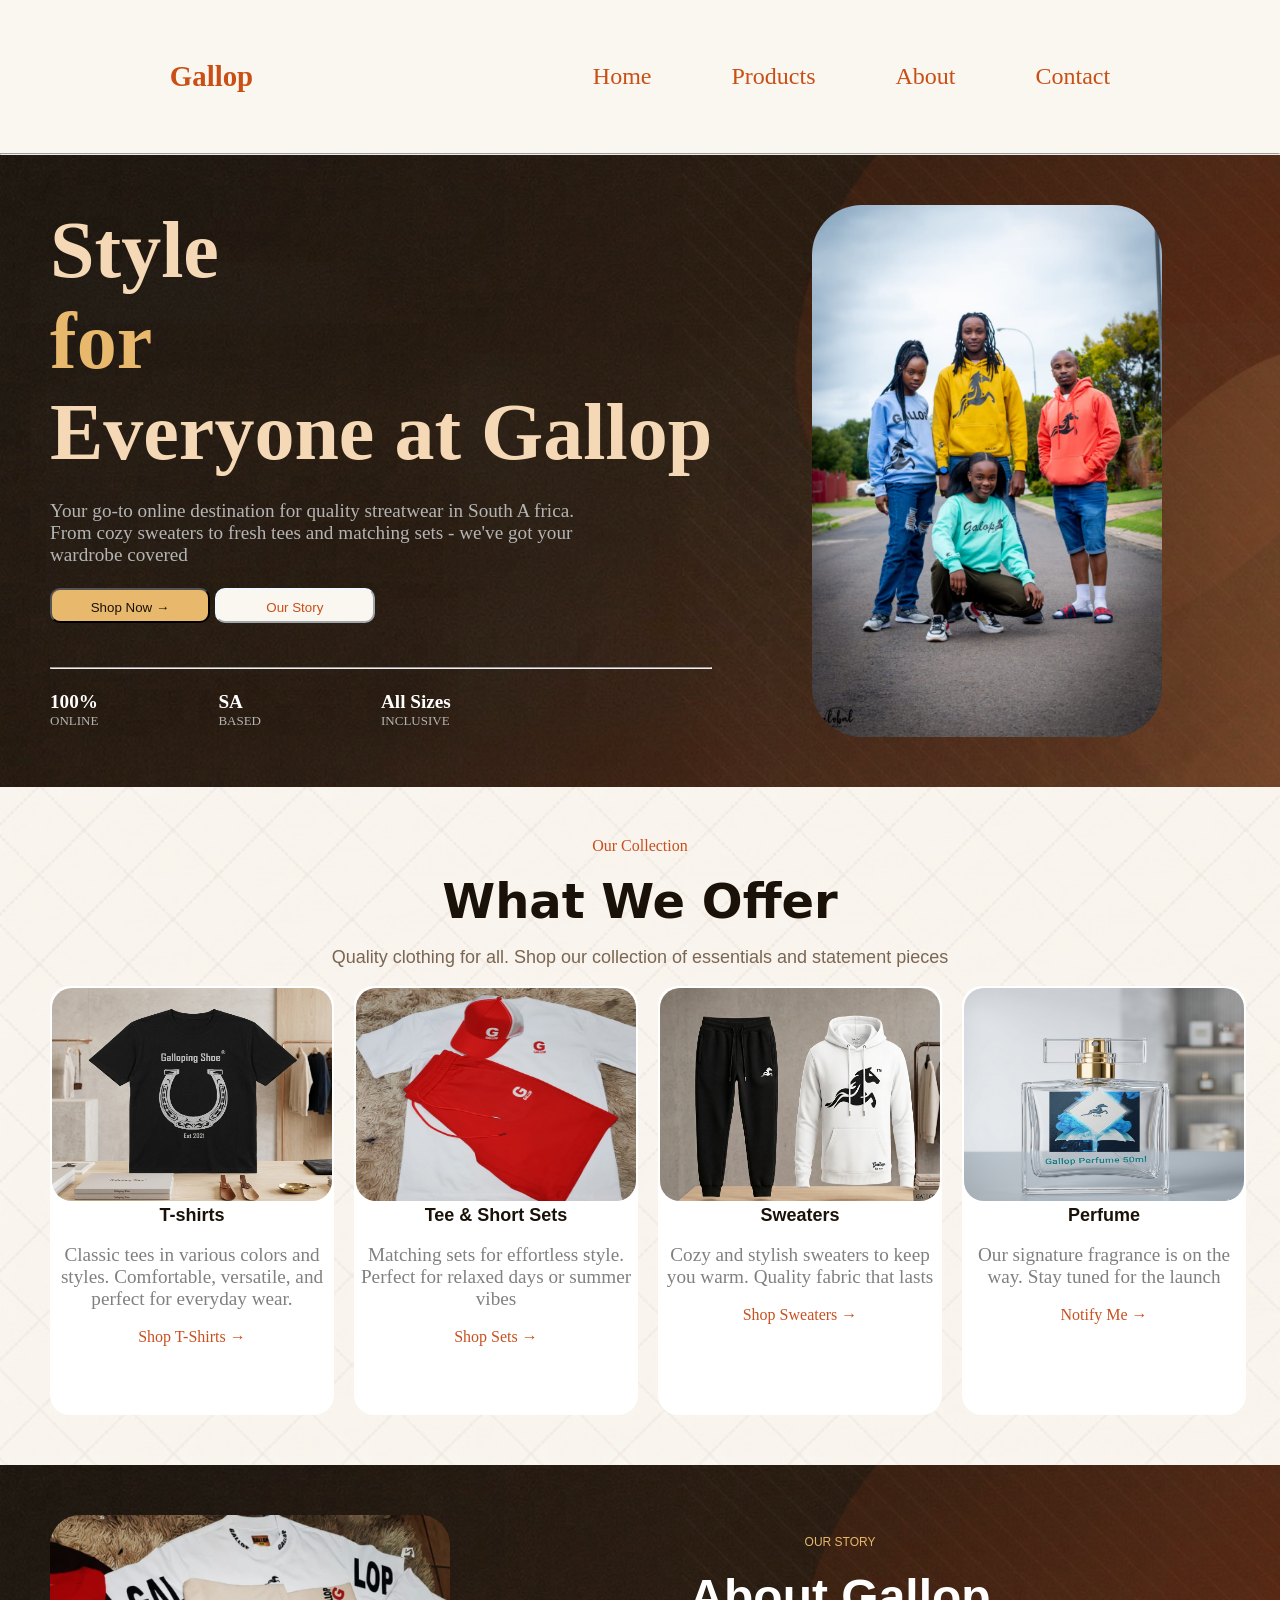
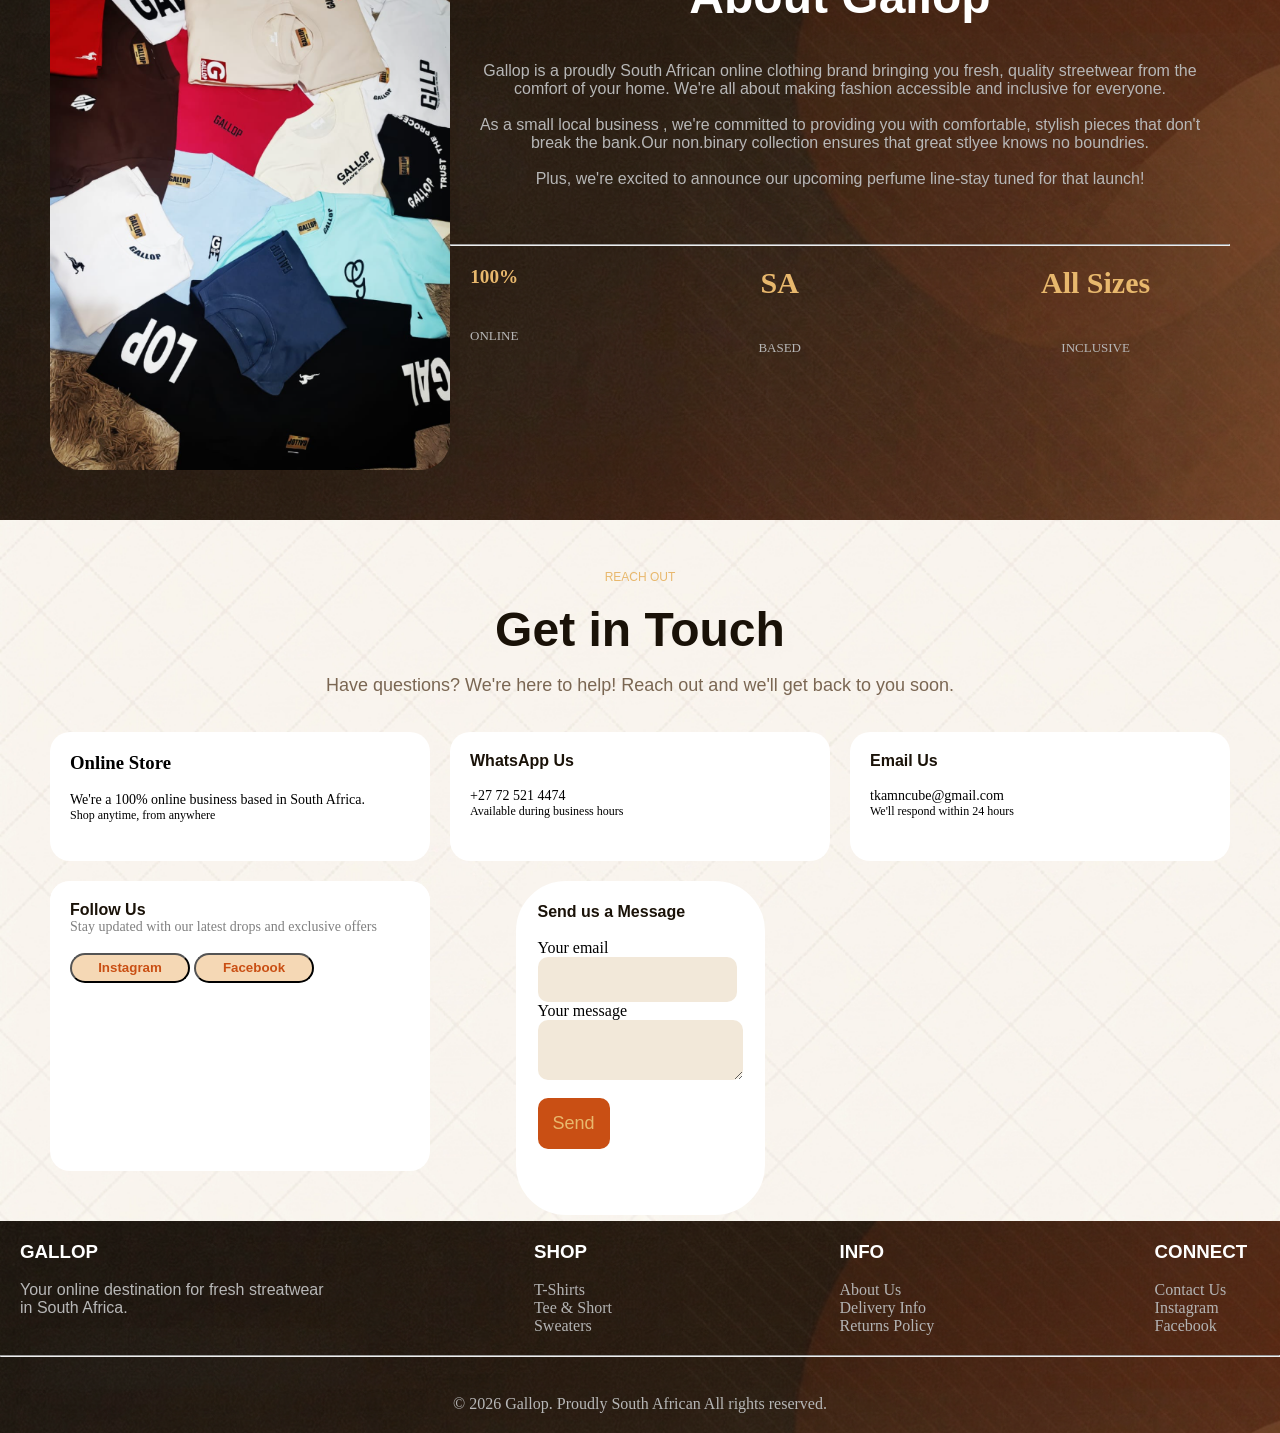
==== commit 0d81dad9: "Completed sub product pages" ====
--- a/index.html
+++ b/index.html
@@ -48,7 +48,7 @@
     <p>Your go-to online destination for quality streatwear in South A frica.<br>From cozy sweaters to fresh tees and matching sets - we've got your<br> wardrobe covered</p>
      <br>
     <a href="#products"><button class="btn1">Shop Now →</button></a>
-  <a href="#products"><button class="btn2">Our Story</button></a>
+  <a href="#about"><button class="btn2">Our Story</button></a>
 <br>
 <br>
 <br>
@@ -183,14 +183,14 @@
             <div class="contact-info">
             <h3 style="font-family: sans-serif; font-size: 16px; color:#1a1208">WhatsApp Us</h3>
             <br>
-            <p style="font-size: 14px;">+27 xx xxx xxx</p>
+            <p style="font-size: 14px;">+27 72 521 4474</p>
             <p style="font-size: 12px;">Available during business hours</p>
             <br>
             </div>
             <div class="contact-info">
             <h3 style="font-family: sans-serif; font-size: 16px; color:#1a1208">Email Us</h3>
              <br>
-             <p style="font-size: 14px;">info@gallop.co.za</p>
+             <p style="font-size: 14px;">tkamncube@gmail.com</p>
              <p style="font-size: 12px;">We'll respond within 24 hours</p>
             </div>
     
@@ -208,7 +208,7 @@
         <div class="contact-form">
         <h3 style="font-family: sans-serif; font-size: 16px; color:#1a1208">Send us a Message</h3>
         <br>
-        <form action="" method="POST">
+        <form action="https://formspree.io/f/mykorpok" method="POST">
             <label>
                 Your email
                 <input type="email" name="email">
--- a/style.css
+++ b/style.css
@@ -8,9 +8,7 @@
 }
 
 /*Desktop menu*/
-.body{
-    background-color: #b4b4b4;
-}
+
 #desktop-nav{
     background-color: #faf6f0;
     
@@ -374,7 +372,7 @@
     padding:20px;
 }
 footer{
-   background-image:url(/images/background\ img3.png);
+   background-image:url(/images/background\ image.png);
    background-repeat: no-repeat;
    background-size:cover;
 }
@@ -386,4 +384,186 @@
 footer a:hover{
     color:#e8b86d;
     text-decoration: none;
-}+}
+
+
+
+/*product-cards*/
+
+
+
+.card{
+    max-width:340px;
+    width:100%;
+    background:#ffffff;
+    border-radius:1.5rem;
+    overflow:hidden;
+    box-shadow: 0 12px 24px rgba(0,0,0,0.08);
+    transition:transform 0.2s;
+    
+}
+.card:hover{
+    transform:translateY(-4px);
+}
+
+.card img{
+    background: linear-gradient(135deg, #FF9A9E, #FAD0C4, #FAD961,#A1C4FD);
+    height:270px;
+    width:fit-content;
+    align-items:center;
+    justify-content:center;
+    gap:12px;
+}
+
+.card-content{
+    align-items:center;
+    text-align:center;
+    padding:20px;
+    gap:12px;
+}
+.size-btn{
+    min-width:38px;
+    height:38px;
+    padding:0;
+    border:1.5px solid var(--input-bg);
+    color:var(--dark);
+    font-family: sans-serif;
+    font-size: 13px;
+    font-weight:600;
+    border-radius:8px;
+    cursor:pointer;
+    transition:background 0.18s;
+    border: color 0.18s;
+}
+.size-btn:hover{
+    background:#e8b86d;
+}
+.cart-btn{
+    background-color: #c94f14;
+    color:white;
+    border:none;
+    width:100%;
+    padding:12px;
+    border-radius:60px;
+    font-weight:700;
+    font-size:1rem;
+    display:flex;
+    align-items:center;
+    justify-content:center;
+    gap:8px;
+    cursor:pointer;
+    transition:0.2s;
+    font-family:sans-serif;
+
+}
+.cart-btn:hover{
+    background:#ff5601;
+    transform: scale(0.98);
+}
+.size-group {
+            display: flex;
+            gap: 10px;
+            margin-bottom: 1.2rem;
+            flex-wrap: wrap;
+            justify-content: center;
+}
+ .size-label {
+            font-size: 0.7rem;
+            font-weight: 600;
+            text-transform: uppercase;
+            color: #475569;
+            display: block;
+            margin-bottom: 8px;
+}
+
+.title {
+            font-size: 1.5rem;
+            font-weight: 700;
+            letter-spacing: -0.3px;
+}
+#item-cards{
+    display:grid;
+    grid-template-columns: repeat(2,1fr);
+    
+    align-items:stretch;
+    gap:20px;
+}
+
+
+
+
+
+ #item-cards {
+            display: flex;
+            flex-wrap: wrap;
+            gap: 1.5rem;
+            justify-content: center;
+            padding: 1rem;
+}
+.card {
+            background: white;
+            border-radius: 1rem;
+            overflow: hidden;
+            box-shadow: 0 4px 12px rgba(0,0,0,0.1);
+            width: 260px;
+            transition: transform 0.2s;
+}
+.card:hover {
+            transform: translateY(-4px);
+}
+        
+.card-content {
+            padding: 1rem;
+}
+.size-group {
+            display: flex;
+            gap: 0.5rem;
+            flex-wrap: wrap;
+            margin: 0.5rem 0;
+}
+.size-btn {
+            background: #f0f0f0;
+            border: none;
+            padding: 0.3rem 0.8rem;
+            border-radius: 20px;
+            cursor: pointer;
+            font-weight: 600;
+            transition: 0.2s;
+}
+.size-btn.active {
+            background: #1e293b;
+            color: white;
+}
+.cart-btn {
+            background: #c94f1e;
+            color: white;
+            border: none;
+            padding: 0.6rem 1rem;
+            border-radius: 30px;
+            cursor: pointer;
+            font-weight: bold;
+            width: 100%;
+            transition: 0.2s;
+}
+.cart-btn:hover {
+            background: #a03d16;
+            transform: scale(0.98);
+}
+.toast-notification {
+            position: fixed;
+            bottom: 20px;
+            left: 50%;
+            transform: translateX(-50%);
+            background: #25D366;
+            color: #0a2c1c;
+            padding: 10px 20px;
+            border-radius: 50px;
+            font-weight: 600;
+            font-size: 14px;
+            opacity: 0;
+            transition: opacity 0.3s;
+            pointer-events: none;
+            z-index: 1000;
+            box-shadow: 0 4px 12px rgba(0,0,0,0.2);
+            font-family: sans-serif;
+}
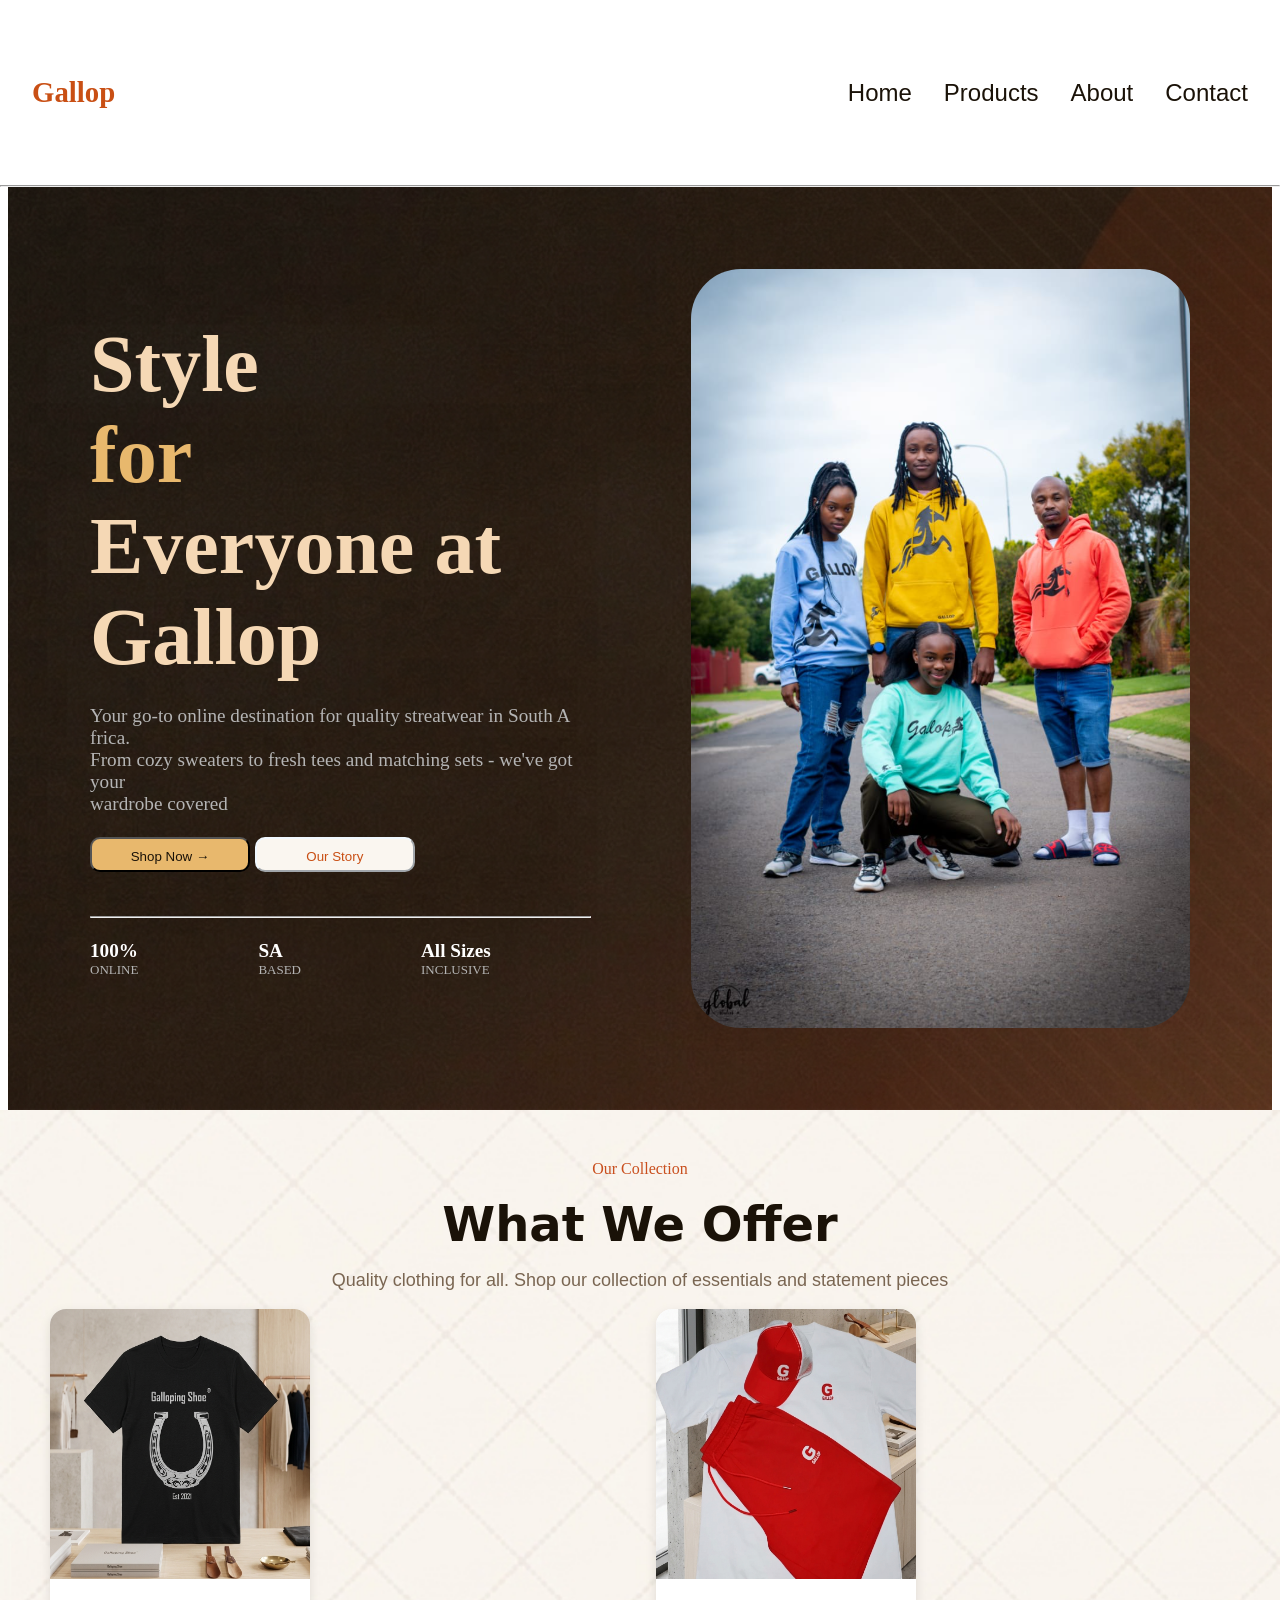
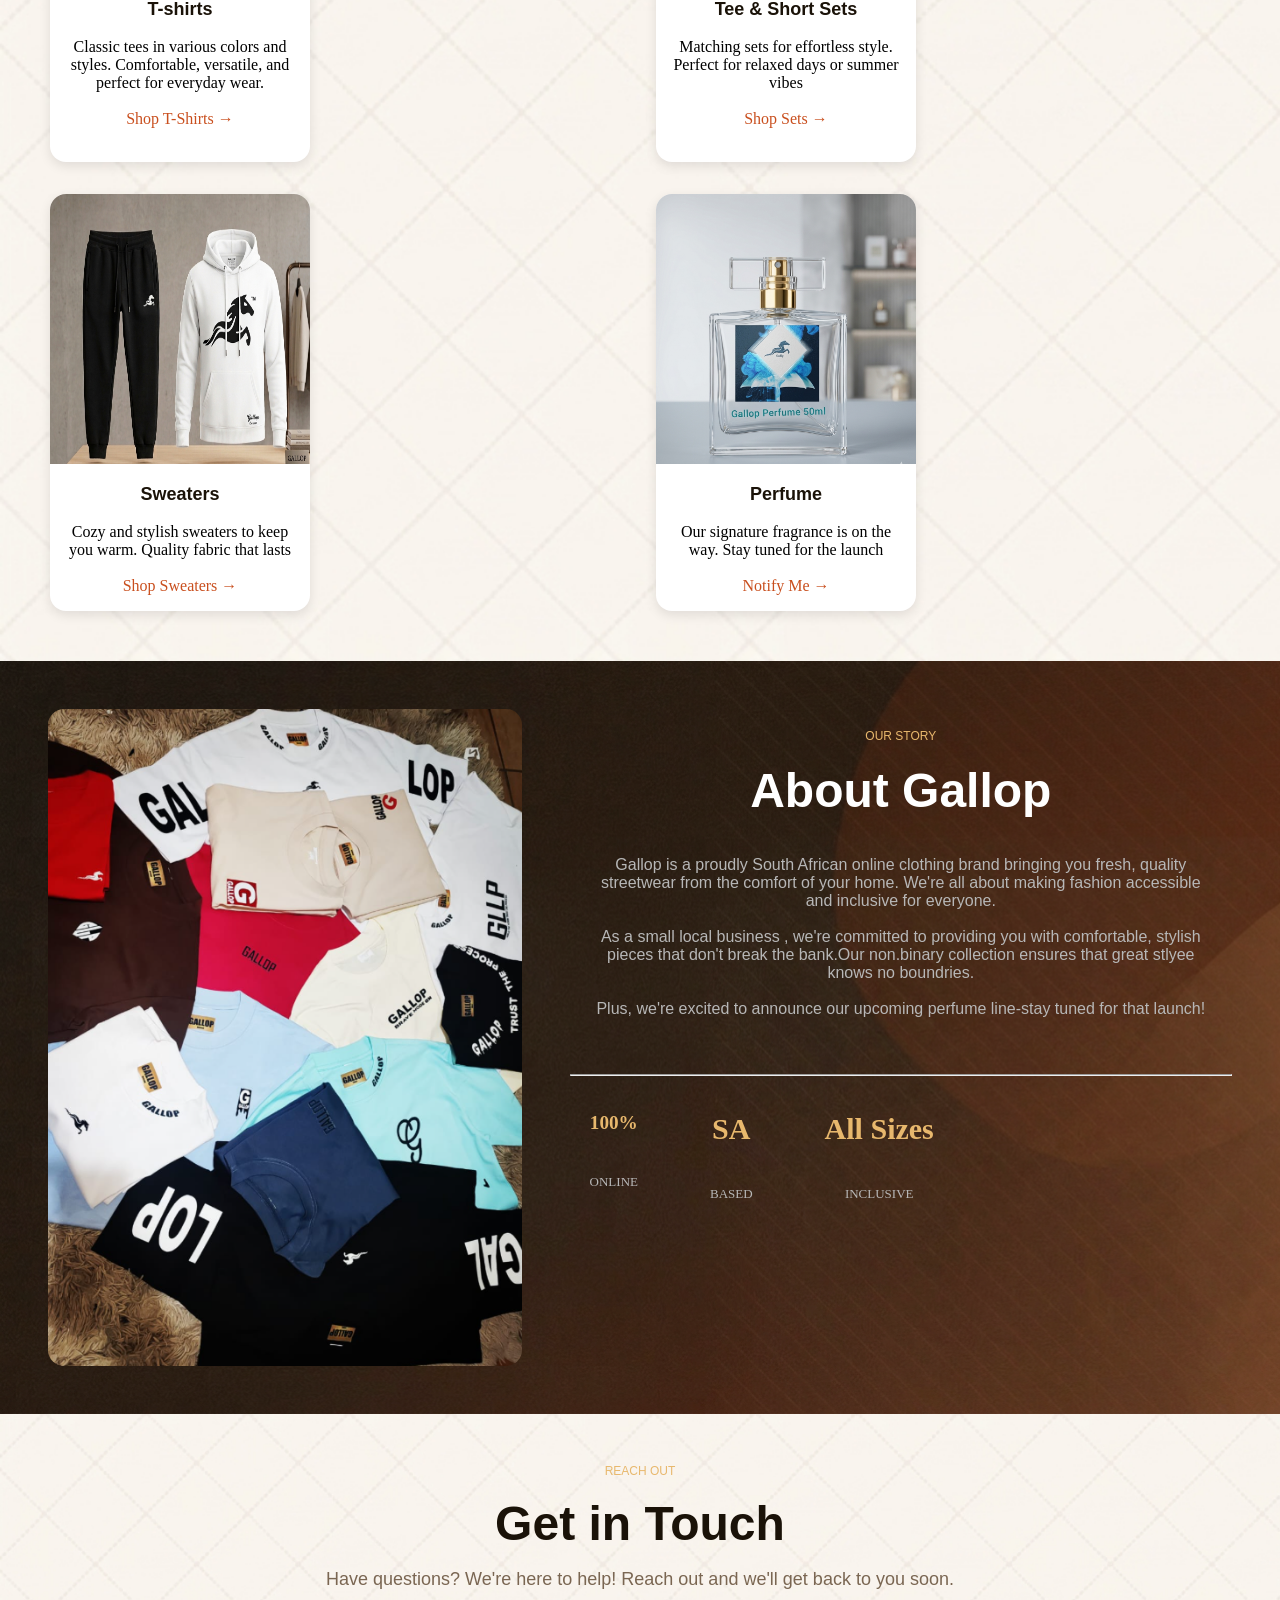
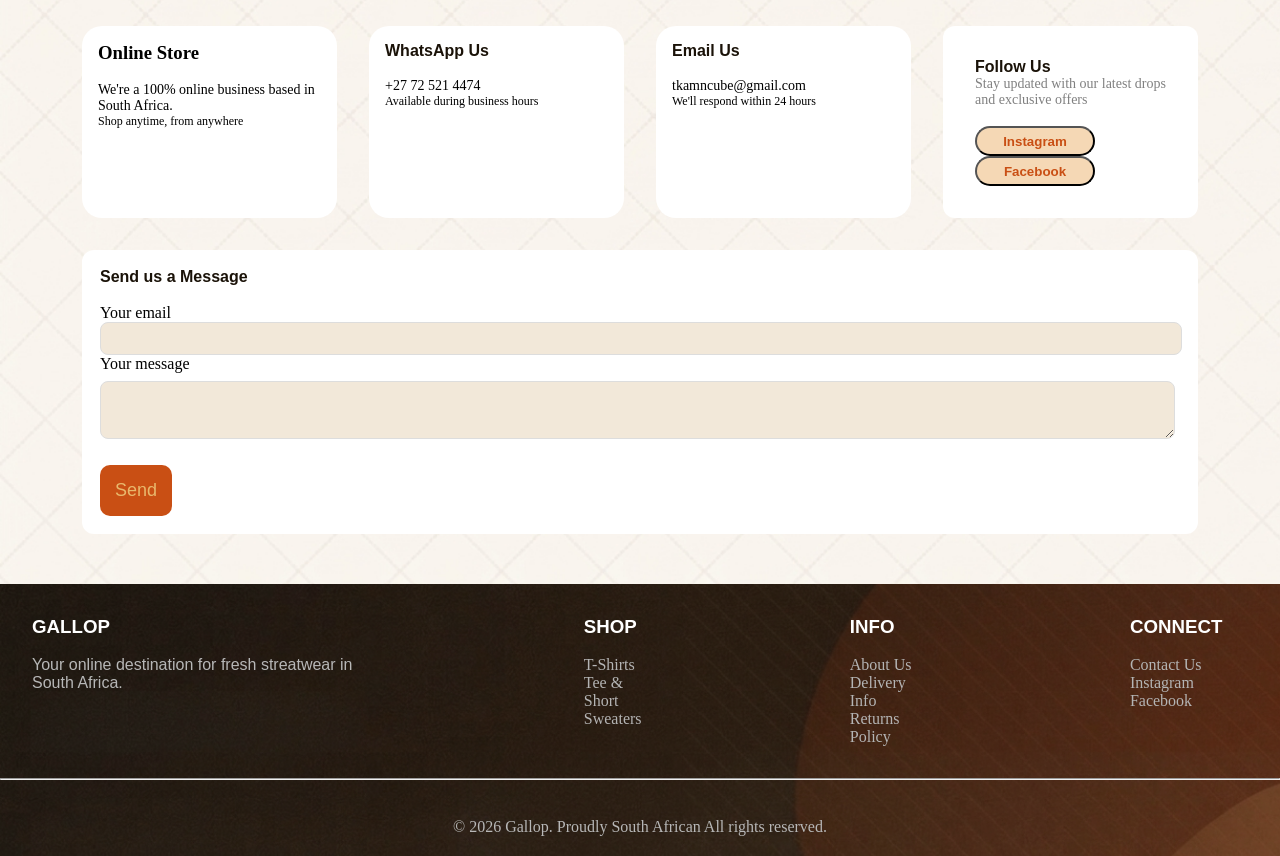
==== commit 83d9e0a4: "Completed mediaqueries page" ====
--- a/index.html
+++ b/index.html
@@ -81,9 +81,12 @@
     <br>
     <p style="text-align:center ;color:#7a6652; font-size: 18px; font-family:sans-serif;">Quality clothing for all. Shop our collection of essentials and statement pieces</p>
     <br>
-    <div class="product-cards">
-    <div class="product-container-info">
+
+<div class="cards">
+    <div class="card">
         <img src="/images/T-Shirts.png">
+    <div class="card-content">
+        
         <h3 style="font-family: sans-serif; font-size: 18px; color:#1a1208">T-shirts</h3>
         <br>
         <p>Classic tees in various colors and styles. Comfortable, versatile, and perfect for everyday wear.</p>
@@ -92,32 +95,50 @@
         <br>
         <br>
     </div>
-    <div class="product-container-info">
-        <img src="/images/tee&short.jpeg">
+</div>
+
+         
+
+<div class="card">
+        <img src="/images/tee&short-1.png">
+    <div class="card-content">
+        
         <h3 style="font-family: sans-serif; font-size: 18px; color:#1a1208">Tee & Short Sets</h3>
         <br>
         <p>Matching sets for effortless style. Perfect for relaxed days or summer vibes</p>
         <br>
         <a href="/tees&shorts.html" style="color: #c94f1e;">Shop Sets →</a>
     </div>
-    <div class="product-container-info">
+    </div>
+
+    <div class="card">
         <img src="/images/hoodies - Copy.png">
+    <div class="card-content">
+        
         <h3 style="font-family: sans-serif; font-size: 18px; color:#1a1208">Sweaters</h3>
         <br>
         <p>Cozy and stylish sweaters to keep you warm. Quality fabric that lasts</p>
         <br>
         <a href="/sweaters.html" style="color: #c94f1e;">Shop Sweaters →</a>
     </div>
-    <div class="product-container-info">
-        <img src="/images/perfume.png">
+    </div>
+
+    <div class="card">
+      <img src="/images/perfume.png">
+    <div class="card-content">
+       
         <h3 style="font-family: sans-serif; font-size: 18px; color:#1a1208">Perfume</h3>
         <br>
         <p>Our signature fragrance is on the way. Stay tuned for the launch</p>
         <br>
-        <a href="" style="color: #c94f1e;">Notify Me →</a>
-    </div>
-</div>
-</div>
+        <a href="#" class="notify-link" style="color: #c94f1e; ">Notify Me →</a>
+    </div>
+</div>
+
+
+
+</div>
+
 </section>
 
 
@@ -240,13 +261,13 @@
         <h3 style="font-family: sans-serif; color:#ffffff">SHOP</h3>
         <br>
         <a href="/t-shirts.html">T-Shirts</a><br>
-        <a href="/tees&shorts.html">Tee & Short</a>
+        <a href="/tees&shorts.html">Tee & Short</a><br>
         <a href="/sweaters.html">Sweaters</a>
     </div>
     <div class="footer-info">
         <h3 style="font-family: sans-serif; color:#ffffff">INFO</h3>
         <br>
-        <a href="#about">About Us</a>
+        <a href="#about">About Us</a><br>
         <a href="">Delivery Info</a><br>
         <a href="">Returns Policy</a>
     </div>
@@ -270,4 +291,45 @@
 </footer>
 
 </html>
-<script src="script.js"></script>+<script src="script.js"></script>
+
+
+
+<script>
+    // WhatsApp business number (change to your number)
+    const BUSINESS_NUMBER = "27719679827"; // Your WhatsApp number (international format, no +)
+    
+    // Function to send WhatsApp message
+    function sendWhatsAppMessage(itemName, messageType) {
+        let message = "";
+        
+        if (messageType === "notify") {
+            message = `🔔 *Product Notification Request*%0A%0A👕 Product: ${itemName}%0A📢 I would like to be notified when this product becomes available!%0A%0AThank you! 🙌`;
+        } else if (messageType === "order") {
+            message = `🛍️ *New Order from Gallop*%0A%0A👕 Product: ${itemName}%0A%0AThank you for shopping with Gallop! 🙌`;
+        }
+        
+        const whatsappUrl = `https://wa.me/${BUSINESS_NUMBER}?text=${message}`;
+        window.open(wh礼物sappUrl, '_blank');
+    }
+    
+    // Fix the Notify Me link for Perfume
+    document.addEventListener('DOMContentLoaded', function() {
+        const notifyLink = document.querySelector('.notify-link');
+        if (notifyLink) {
+            notifyLink.addEventListener('click', function(e) {
+                e.preventDefault();
+                sendWhatsAppMessage("Gallop Signature Perfume", "notify");
+            });
+        }
+        
+        // If you have any other "Notify Me" buttons/links, add them here
+        const anyNotifyButtons = document.querySelectorAll('[data-notify="true"], .notify-btn');
+        anyNotifyButtons.forEach(btn => {
+            btn.addEventListener('click', function(e) {
+                e.preventDefault();
+                const productName = btn.getAttribute('data-product') || "Gallop Perfume";
+                sendWhatsAppMessage(productName, "notify");
+            });
+        });
+    });
--- a/style.css
+++ b/style.css
@@ -4,20 +4,31 @@
 *{
     margin:0;
     padding:0;
-
-}
-
+   
+
+}
+html{
+    scroll-behavior:smooth;
+}
+body{
+    overflow-x:hidden;
+    width:100%;
+}
 /*Desktop menu*/
 
 #desktop-nav{
-    background-color: #faf6f0;
-    
+    background-color: #f7dcb3;
+    display:flex;
+     justify-content: space-between;
+    align-items:center;
+   
+
 }
 nav, .nav-links{
     display:flex;
 }
 a{
-    color:#c94f14;
+    color:#b94206;
     text-decoration:none;
     transition: all 300ms ease;
 }
@@ -38,6 +49,7 @@
     text-decoration:none;
 }
 .logo{
+    display: flex;
  text-decoration:none;
  color:#c94f14;
  font-size:1.2rem;
@@ -50,6 +62,11 @@
 
 #hamburger-nav{
     display:none;
+    justify-content:space-between;
+    align-items:center;
+    padding:1rem 2rem;
+    background-color:#ffffff;
+    position: relative;
 }
 .hamburger-menu{
     position:relative;
@@ -116,6 +133,10 @@
 /*Home*/
 #home{
     display:flex;
+    
+    align-items: center;
+    padding: 2rem;
+
   background-image:url(/images/background\ image.png);
   background-repeat:no-repeat;
   background-size:cover;
@@ -155,7 +176,7 @@
     text-decoration:none;
 }
 #home img{
-    width:350px;
+    
     border-radius:100px;
     padding:50px;
    
@@ -184,6 +205,8 @@
 
 /*Products*/
 #products{
+    
+    gap: 20px;
     background-image: url(/images/background\ img.png);
     background-repeat: no-repeat;
     background-size:cover;
@@ -192,14 +215,14 @@
 .product-cards {
     border-color: 	rgba(90,60,30,0.1);
     border-radius: 16px;
-    text-align:center;
-
-    display:grid;
-    grid-template-columns: repeat(4,1fr);
-    
+      display:grid;
+    grid-template-columns: repeat(2,1fr);
+    height: 100%;
     align-items:stretch;
     gap:20px;
-    
+    align-items: center;
+    width:fit-content;
+    align-items: center;
     
 }
 .product-cards img:hover{
@@ -229,6 +252,13 @@
     height:50%;
     
 }
+.cards{
+    display:grid;
+    grid-template-columns: repeat(2,1fr);
+    
+    align-items:stretch;
+    gap:20px;
+}
 
 
 /*About*/
@@ -238,8 +268,8 @@
     background-repeat: no-repeat;
     background-size:cover;
     display:flex;
-    padding:50px;
-   
+    padding:3rem;
+     gap: 3rem;
     text-align: center;
     font-size:medium;
     
@@ -247,26 +277,31 @@
 }
 .about-text2{
     display:flex;
-    gap:200px
+    gap:2rem;
+    margin-top: 1rem;;
 }
 
 .about-text p {
     padding:20px;
     color:rgb(75, 74, 74);
     font-size:1.2rem;
+    flex: 1;
   
 }
 
 
 #about img{
-    width:400px;
-    border-radius:30px
+    width:40%;
+    border-radius:16px
     
 }
 
 
 /*Contact*/
 
+.contact-cards{
+    padding: 0 2rem;
+}
 #contact{
     
     padding:50px;
@@ -275,11 +310,12 @@
     background-size:cover;
 }
 .contact-info-container{
-     display:grid;
-    grid-template-columns: repeat(3,1fr);
-    
-    align-items:stretch;
-    gap:20px;
+   display: flex;
+   flex-wrap: wrap;
+   justify-content: center;
+   gap: 2rem;
+   max-width: 1200px;
+   margin: 0 auto;
 }
 
 
@@ -293,19 +329,23 @@
     height:100%;
 }
 .contact-form input{
-    
+    width: 100%;
+
     display: flex;
-   padding:15px;
-   border:none;
-    border-radius:10px;
+   padding:0.5rem 0;
+
+   border:1px solid #ddd;
+    border-radius:8px;
     background-color: #f2e8d9;
 
 }
 .contact-form textarea{
     display: flex;
-    padding:15px;
-   border:none;
-    border-radius:10px;
+    padding:0.8rem;
+    width:97%;
+    margin: 0.5rem 0;
+   border:1px solid #ddd;
+    border-radius:8px;
    background-color: #f2e8d9; 
     
 }
@@ -326,11 +366,14 @@
     
 }
 .contact-form{
+    flex: 2;
+    min-width: 280px;
+
     color:rgb(0, 0, 0);
-    border-radius:50px;
+    border-radius:12px;
     background-color:white;
 
-    padding:20px;
+    padding:1rem;
     border:white solid 2px;
     width:fit-content;
     align-items:center;
@@ -339,7 +382,11 @@
 
 .contact-info-socials{
     background-color: white;
-    border-radius:20px;
+    border-radius:12px;
+    flex: 1;
+    min-width: 200px;
+    padding: 1rem;
+
 }
 .contact-info-socials p{
     color:gray
@@ -361,7 +408,10 @@
 .contact-info{
     background-color:white;
     border-radius:20px;
-    padding: 20px;
+    padding: 1rem;
+    flex: 1;
+    min-width: 200px;
+
 }
 
 
@@ -369,7 +419,8 @@
 .footer-container{
     display:flex;
     gap:200px;
-    padding:20px;
+    padding:2rem;
+   
 }
 footer{
    background-image:url(/images/background\ image.png);
@@ -393,6 +444,7 @@
 
 
 .card{
+    
     max-width:340px;
     width:100%;
     background:#ffffff;
--- a/mediaqueries.css
+++ b/mediaqueries.css
@@ -1,66 +1,497 @@
-@media screen and (max-width:1200px){
-   #desktop-nav{
-    display: none;
-   } 
-   #hamburger-nav{
-    display: flex;
-   }
-.hamburger-menu{
-    position:relative;
-    display:inline-block;
-}
-
-.hamburger-icon{
-    display:flex;
-    flex-direction:column;
-    justify-content:space-between;
-
-    height:24px;
-    width:30px;
-
-    cursor:pointer;
-}
-
-.hamburger-icon span{
-
-    width:100%;
-    height:3px;
-
-    background:rgb(0, 0, 0);
-
-    transition:0.3s;
-}
-
-.menu-links{
-
-    position:absolute;
-
-    top:100%;
-    right:0;
-
-    background:rgb(0, 0, 0);
-
-    width:200px;
-
-    max-height:0;
-
-    overflow:hidden;
-
-    transition:0.3s ease-in-out;
-}
-
-.menu-links.open{
-    max-height:300px;
-}
-}
-@media screen and (max-width:600px){
-
-.logo{
-   font-size: 1.5rem;
- }
-.nav-links{
-   flex-direction: column;
-   gap: 0.5rem;
-   text-align: center;
-}
-}
+/* mediaqueries.css - Responsive Design for Gallop */
+
+/* ============================================
+   TABLET VIEW (768px - 1023px)
+   ============================================ */
+@media screen and (max-width: 1024px) {
+    /* Home section */
+    #home {
+        flex-direction: column;
+        text-align: center;
+        padding: 2rem;
+    }
+    
+    #home img {
+        width: 80%;
+        margin-top: 2rem;
+    }
+    
+    .home-text h1 {
+        font-size: 2.5rem;
+    }
+    
+    .home-text2 {
+        justify-content: center;
+        gap: 3rem;
+    }
+    
+    /* Products section */
+    .cards {
+        flex-wrap: wrap;
+        justify-content: center;
+        gap: 1.5rem;
+    }
+    
+    .card {
+        width: calc(50% - 1rem);
+        min-width: 250px;
+    }
+    
+    /* About section */
+    #about {
+        flex-direction: column;
+        padding: 2rem;
+        text-align: center;
+    }
+    
+    #about img {
+        width: 70%;
+        margin-bottom: 2rem;
+    }
+    
+    .about-text2 {
+        justify-content: center;
+        gap: 3rem;
+    }
+    
+    /* Contact section */
+    .contact-cards {
+        padding: 0 2rem;
+    }
+    
+    .contact-info-container {
+        flex-wrap: wrap;
+        gap: 2rem;
+    }
+    
+    .contact-info, .contact-info-socials {
+        width: calc(50% - 1rem);
+    }
+    
+    .contact-form {
+        width: 100%;
+    }
+    
+    /* Footer */
+    .footer-container {
+        flex-wrap: wrap;
+        justify-content: center;
+        gap: 2rem;
+    }
+    
+    .footer-info {
+        width: calc(50% - 2rem);
+        text-align: center;
+    }
+}
+
+/* ============================================
+   MOBILE VIEW (320px - 767px)
+   ============================================ */
+@media screen and (max-width: 767px) {
+    /* Hide desktop navigation on mobile */
+    #desktop-nav {
+        display: none;
+    }
+    
+    /* Show hamburger navigation */
+    #hamburger-nav {
+        display: flex;
+        justify-content: space-between;
+        align-items: center;
+        padding: 1rem;
+        background: white;
+        position: sticky;
+        top: 0;
+        z-index: 100;
+    }
+    
+    /* Home section */
+    #home {
+        padding: 1.5rem;
+    }
+    
+    .home-text h1 {
+        font-size: 2rem;
+    }
+    
+    .home-text p {
+        font-size: 0.9rem;
+        line-height: 1.5;
+    }
+    
+    .btn1, .btn2 {
+        padding: 0.6rem 1.2rem;
+        font-size: 0.9rem;
+    }
+    
+    .home-text2 {
+        gap: 2rem;
+    }
+    
+    .ht2 p:first-child {
+        font-size: 1.2rem;
+    }
+    
+    .ht2 p:last-child {
+        font-size: 0.7rem;
+    }
+    
+    #home img {
+        width: 90%;
+    }
+    
+    /* Products section */
+    #products h2 {
+        font-size: 2rem !important;
+        padding: 0 1rem;
+    }
+    
+    #products p:first-of-type {
+        font-size: 0.9rem;
+    }
+    
+    .cards {
+        flex-direction: column;
+        align-items: center;
+        gap: 1.5rem;
+    }
+    
+    .card {
+        width: 90%;
+        max-width: 350px;
+    }
+    
+    .card img {
+        width: 100%;
+        height: auto;
+    }
+    
+    .card-content {
+        padding: 1rem;
+    }
+    
+    .card-content h3 {
+        font-size: 1.2rem;
+    }
+    
+    .card-content p {
+        font-size: 0.85rem;
+    }
+    
+    /* About section */
+    #about {
+        padding: 1.5rem;
+    }
+    
+    #about img {
+        width: 90%;
+    }
+    
+    .about-text h1 {
+        font-size: 2rem !important;
+    }
+    
+    .about-text p {
+        font-size: 0.85rem !important;
+        line-height: 1.5;
+    }
+    
+    .about-text2 {
+        gap: 2rem;
+        flex-wrap: wrap;
+    }
+    
+    .about-text2 .ht2 p:first-child {
+        font-size: 1.2rem;
+    }
+    
+    /* Contact section */
+    #contact h1 {
+        font-size: 2rem !important;
+        padding: 0 1rem;
+    }
+    
+    #contact > p {
+        font-size: 0.9rem !important;
+        padding: 0 1rem;
+    }
+    
+    .contact-cards {
+        padding: 0 1rem;
+    }
+    
+    .contact-info-container {
+        flex-direction: column;
+        gap: 1.5rem;
+    }
+    
+    .contact-info, .contact-info-socials {
+        width: 100%;
+        text-align: center;
+    }
+    
+    .contact-form {
+        width: 100%;
+        padding: 1rem;
+    }
+    
+    .contact-form input,
+    .contact-form textarea {
+        width: 100%;
+    }
+    
+    .contact-info-socials button {
+        margin: 0.5rem;
+    }
+    
+    /* Footer */
+    footer {
+        padding: 2rem 1rem;
+    }
+    
+    .footer-container {
+        flex-direction: column;
+        gap: 1.5rem;
+    }
+    
+    .footer-info {
+        width: 100%;
+        text-align: center;
+    }
+    
+    .footer-info a {
+        display: inline-block;
+        margin: 0.3rem 0;
+    }
+    
+    footer hr {
+        margin: 1rem 0;
+    }
+    
+    footer > p {
+        font-size: 0.7rem;
+        padding: 1rem;
+    }
+}
+
+/* ============================================
+   SMALL MOBILE (320px - 480px)
+   ============================================ */
+@media screen and (max-width: 480px) {
+    .home-text h1 {
+        font-size: 1.8rem;
+    }
+    
+    .btn1, .btn2 {
+        padding: 0.5rem 1rem;
+        font-size: 0.8rem;
+    }
+    
+    .home-text2 {
+        gap: 1.5rem;
+    }
+    
+    .card {
+        width: 95%;
+    }
+    
+    #products h2 {
+        font-size: 1.8rem !important;
+    }
+    
+    .about-text h1 {
+        font-size: 1.8rem !important;
+    }
+    
+    #contact h1 {
+        font-size: 1.8rem !important;
+    }
+    
+    .contact-info h3 {
+        font-size: 1.1rem;
+    }
+    
+    .contact-info p {
+        font-size: 0.8rem;
+    }
+}
+
+/* ============================================
+   DESKTOP LARGE (1200px and above)
+   ============================================ */
+@media screen and (min-width: 1200px) {
+    .container, 
+    #home, 
+    #products, 
+    #about, 
+    #contact {
+        max-width: 1200px;
+        margin: 0 auto;
+    }
+    
+    .cards {
+        gap: 2rem;
+    }
+}
+
+/* ============================================
+   HAMBURGER MENU STYLES (must exist for mobile)
+   ============================================ */
+@media screen and (max-width: 767px) {
+    .hamburger-menu {
+        position: relative;
+        display: inline-block;
+    }
+    
+    .hamburger-icon {
+        display: flex;
+        flex-direction: column;
+        justify-content: space-between;
+        height: 24px;
+        width: 30px;
+        cursor: pointer;
+    }
+    
+    .hamburger-icon span {
+        width: 100%;
+        height: 3px;
+        background-color: #1a1208;
+        transition: all 0.3s ease-in-out;
+        border-radius: 3px;
+    }
+    
+    .menu-links {
+        position: absolute;
+        top: 100%;
+        right: 0;
+        background-color: white;
+        width: 200px;
+        max-height: 0;
+        overflow: hidden;
+        transition: all 0.3s ease-in-out;
+        box-shadow: 0 4px 8px rgba(0, 0, 0, 0.1);
+        border-radius: 8px;
+        z-index: 101;
+    }
+    
+    .menu-links.open {
+        max-height: 300px;
+        padding: 1rem;
+    }
+    
+    .menu-links li {
+        list-style: none;
+        margin: 0.8rem 0;
+    }
+    
+    .menu-links a {
+        text-decoration: none;
+        color: #1a1208;
+        font-family: sans-serif;
+        font-weight: 500;
+        display: block;
+        padding: 0.5rem;
+    }
+    
+    .menu-links a:hover {
+        color: #c94f1e;
+    }
+    
+    /* Hamburger animation when open */
+    .hamburger-icon.open span:first-child {
+        transform: rotate(45deg) translate(8px, 8px);
+    }
+    
+    .hamburger-icon.open span:nth-child(2) {
+        opacity: 0;
+    }
+    
+    .hamburger-icon.open span:last-child {
+        transform: rotate(-45deg) translate(7px, -7px);
+    }
+}
+
+/* ============================================
+   DESKTOP NAVIGATION (hidden on mobile)
+   ============================================ */
+@media screen and (min-width: 768px) {
+    #hamburger-nav {
+        display: none;
+    }
+    
+    #desktop-nav {
+        display: flex;
+        justify-content: space-between;
+        align-items: center;
+        padding: 1rem 2rem;
+        background: white;
+        position: sticky;
+        top: 0;
+        z-index: 100;
+    }
+    
+    .nav-links {
+        display: flex;
+        gap: 2rem;
+        list-style: none;
+    }
+    
+    .nav-links a {
+        text-decoration: none;
+        color: #1a1208;
+        font-family: sans-serif;
+        font-weight: 500;
+        transition: color 0.3s;
+    }
+    
+    .nav-links a:hover {
+        color: #c94f1e;
+    }
+}
+
+/* ============================================
+   ADDITIONAL FLEXIBILITY FOR ALL SCREENS
+   ============================================ */
+/* Ensure images don't overflow */
+img {
+    max-width: 100%;
+    height: auto;
+}
+
+/* Improve touch targets on mobile */
+@media (max-width: 767px) {
+    button, 
+    .btn1, 
+    .btn2, 
+    .cart-btn,
+    a,
+    .size-btn {
+        min-height: 44px;
+        min-width: 44px;
+        cursor: pointer;
+    }
+    
+    /* Better form inputs on mobile */
+    input, textarea, select {
+        font-size: 16px; /* Prevents zoom on iOS */
+    }
+}
+
+/* Fix layout issues for very wide screens */
+@media (min-width: 1400px) {
+    #home, #products, #about, #contact {
+        max-width: 1300px;
+        margin-left: auto;
+        margin-right: auto;
+    }
+}
+
+/* Print styles (optional) */
+@media print {
+    .hamburger-menu,
+    button,
+    .cart-btn {
+        display: none;
+    }
+}
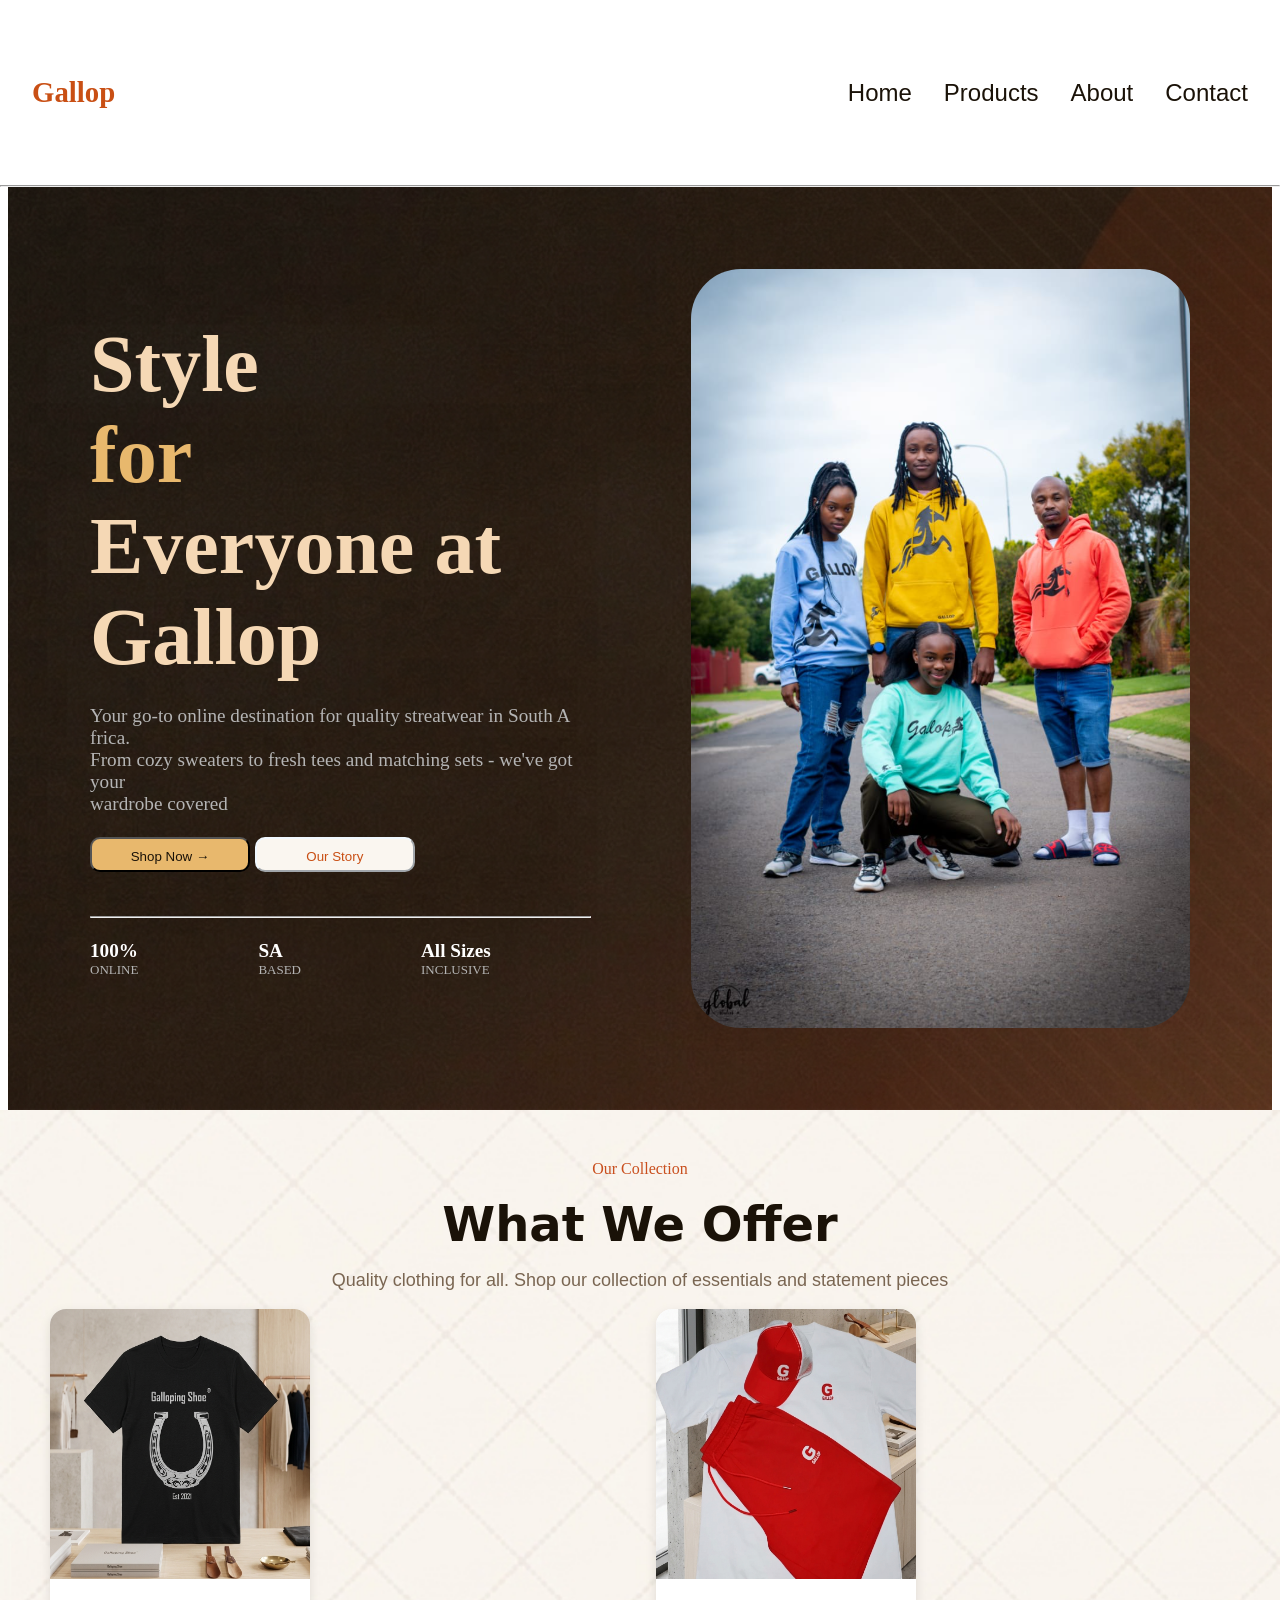
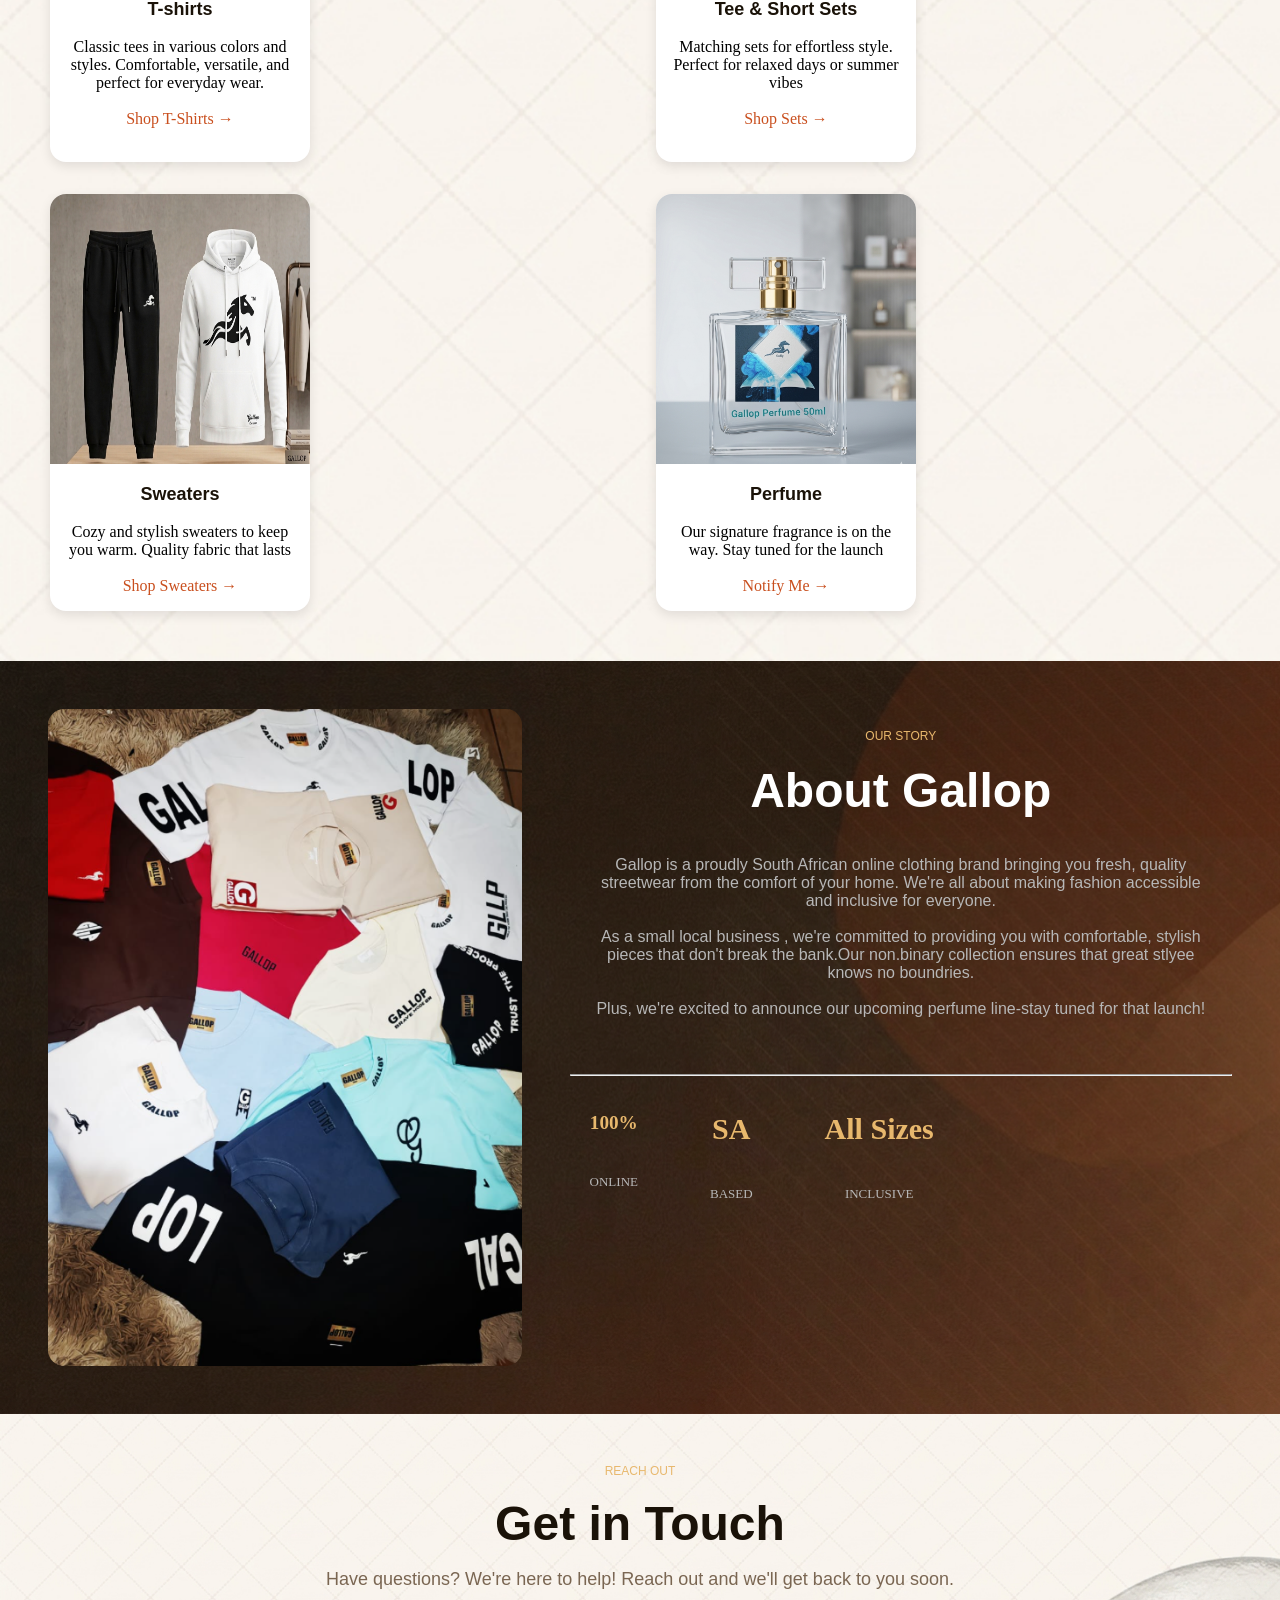
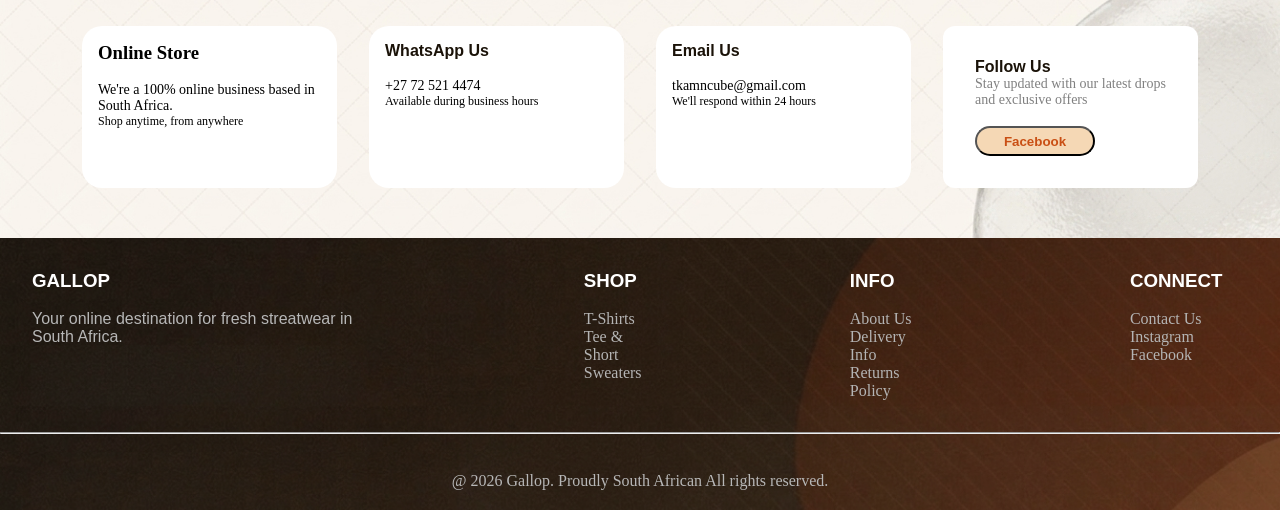
==== commit 0631b1f3: "Completed the Gallop Website" ====
--- a/index.html
+++ b/index.html
@@ -31,10 +31,12 @@
               <span></span>
         </div>
         <div class="menu-links">
+            <ul>
             <li><a href="#home" onclick="toggleMenu()">Home</a></li>
             <li><a href="#products" onclick="toggleMenu()">Products</a></li>
             <li><a href="#about" onclick="toggleMenu()">About</a></li>
             <li><a href="#contact" onclick="toggleMenu()">Contact</a></li>
+        </ul>
         </div>
         </div>
     </nav>
@@ -221,31 +223,60 @@
             <h3 style="font-family: sans-serif; font-size: 16px; color:#1a1208">Follow Us</h3>
             <p style="font-size: 14px;">Stay updated with our latest drops and exclusive offers</p>
             <br>
-             <a href=""><button ><b>Instagram</b></button></a>
-             <a href=""><button><b>Facebook</b></button></a>
-            </div>
-            </div>
-    
-        <div class="contact-form">
-        <h3 style="font-family: sans-serif; font-size: 16px; color:#1a1208">Send us a Message</h3>
-        <br>
-        <form action="https://formspree.io/f/mykorpok" method="POST">
-            <label>
-                Your email
-                <input type="email" name="email">
-
-            </label>
-            <label>
-                Your message
-                <textarea name="message"></textarea>
-            </label>
-            <br>
-            <button type="submit">Send</button>
-        </form>
-       </div>
+            
+             <a href="https://www.facebook.com/share/1HmYq7ojdi/"><button><b>Facebook</b></button></a>
+            </div>
+            </div>
+    
+        
      </div>
     
 </section>
+
+
+
+
+
+
+
+
+
+
+
+
+<script>
+    function toggleMenu() {
+        const menu = document.querySelector(".menu-links");
+        const icon = document.querySelector(".hamburger-icon");
+        if (menu && icon) {
+            menu.classList.toggle("open");
+            icon.classList.toggle("open");
+        }
+    }
+
+    // Close menu when clicking outside
+    document.addEventListener('click', function(event) {
+        const menu = document.querySelector(".menu-links");
+        const icon = document.querySelector(".hamburger-icon");
+        const hamburgerMenu = document.querySelector(".hamburger-menu");
+        
+        if (menu && icon && hamburgerMenu && menu.classList.contains('open')) {
+            if (!hamburgerMenu.contains(event.target)) {
+                menu.classList.remove('open');
+                icon.classList.remove('open');
+            }
+        }
+    });
+</script>
+
+
+
+
+
+
+
+
+
 
 
 </body>
@@ -285,13 +316,13 @@
 <hr>
 <br>
 
-        <p style="text-align: center;padding: 20px; color:#b7b7b7">&copy; 2026 Gallop. Proudly South African All rights reserved.</p>
+        <p style="text-align: center;padding: 20px; color:#b7b7b7">@ 2026 Gallop. Proudly South African All rights reserved.</p>
         
 
 </footer>
 
 </html>
-<script src="script.js"></script>
+<script src="script.js"></script>    
 
 
 
@@ -332,4 +363,6 @@
                 sendWhatsAppMessage(productName, "notify");
             });
         });
-    });+    });
+
+
--- a/style.css
+++ b/style.css
@@ -319,66 +319,6 @@
 }
 
 
-.contact-form {
-  
-   display:inline;
-  align-items: center;
-    gap:20px;
-  
-    margin:0 auto;
-    height:100%;
-}
-.contact-form input{
-    width: 100%;
-
-    display: flex;
-   padding:0.5rem 0;
-
-   border:1px solid #ddd;
-    border-radius:8px;
-    background-color: #f2e8d9;
-
-}
-.contact-form textarea{
-    display: flex;
-    padding:0.8rem;
-    width:97%;
-    margin: 0.5rem 0;
-   border:1px solid #ddd;
-    border-radius:8px;
-   background-color: #f2e8d9; 
-    
-}
-.contact-form button{
-    cursor:pointer;
-    padding:15px;
-    border:none;
-    border-radius:10px;
-    background-color:#c94f14;
-    color:#e8b86d;
-
-    font-size:large;
-
-}
-.contact-form button:hover{
-    color:#c94f14;
-    background-color:#f2e8d9;
-    
-}
-.contact-form{
-    flex: 2;
-    min-width: 280px;
-
-    color:rgb(0, 0, 0);
-    border-radius:12px;
-    background-color:white;
-
-    padding:1rem;
-    border:white solid 2px;
-    width:fit-content;
-    align-items:center;
-     
-}
 
 .contact-info-socials{
     background-color: white;
--- a/mediaqueries.css
+++ b/mediaqueries.css
@@ -10,7 +10,8 @@
         text-align: center;
         padding: 2rem;
     }
-    
+
+ 
     #home img {
         width: 80%;
         margin-top: 2rem;
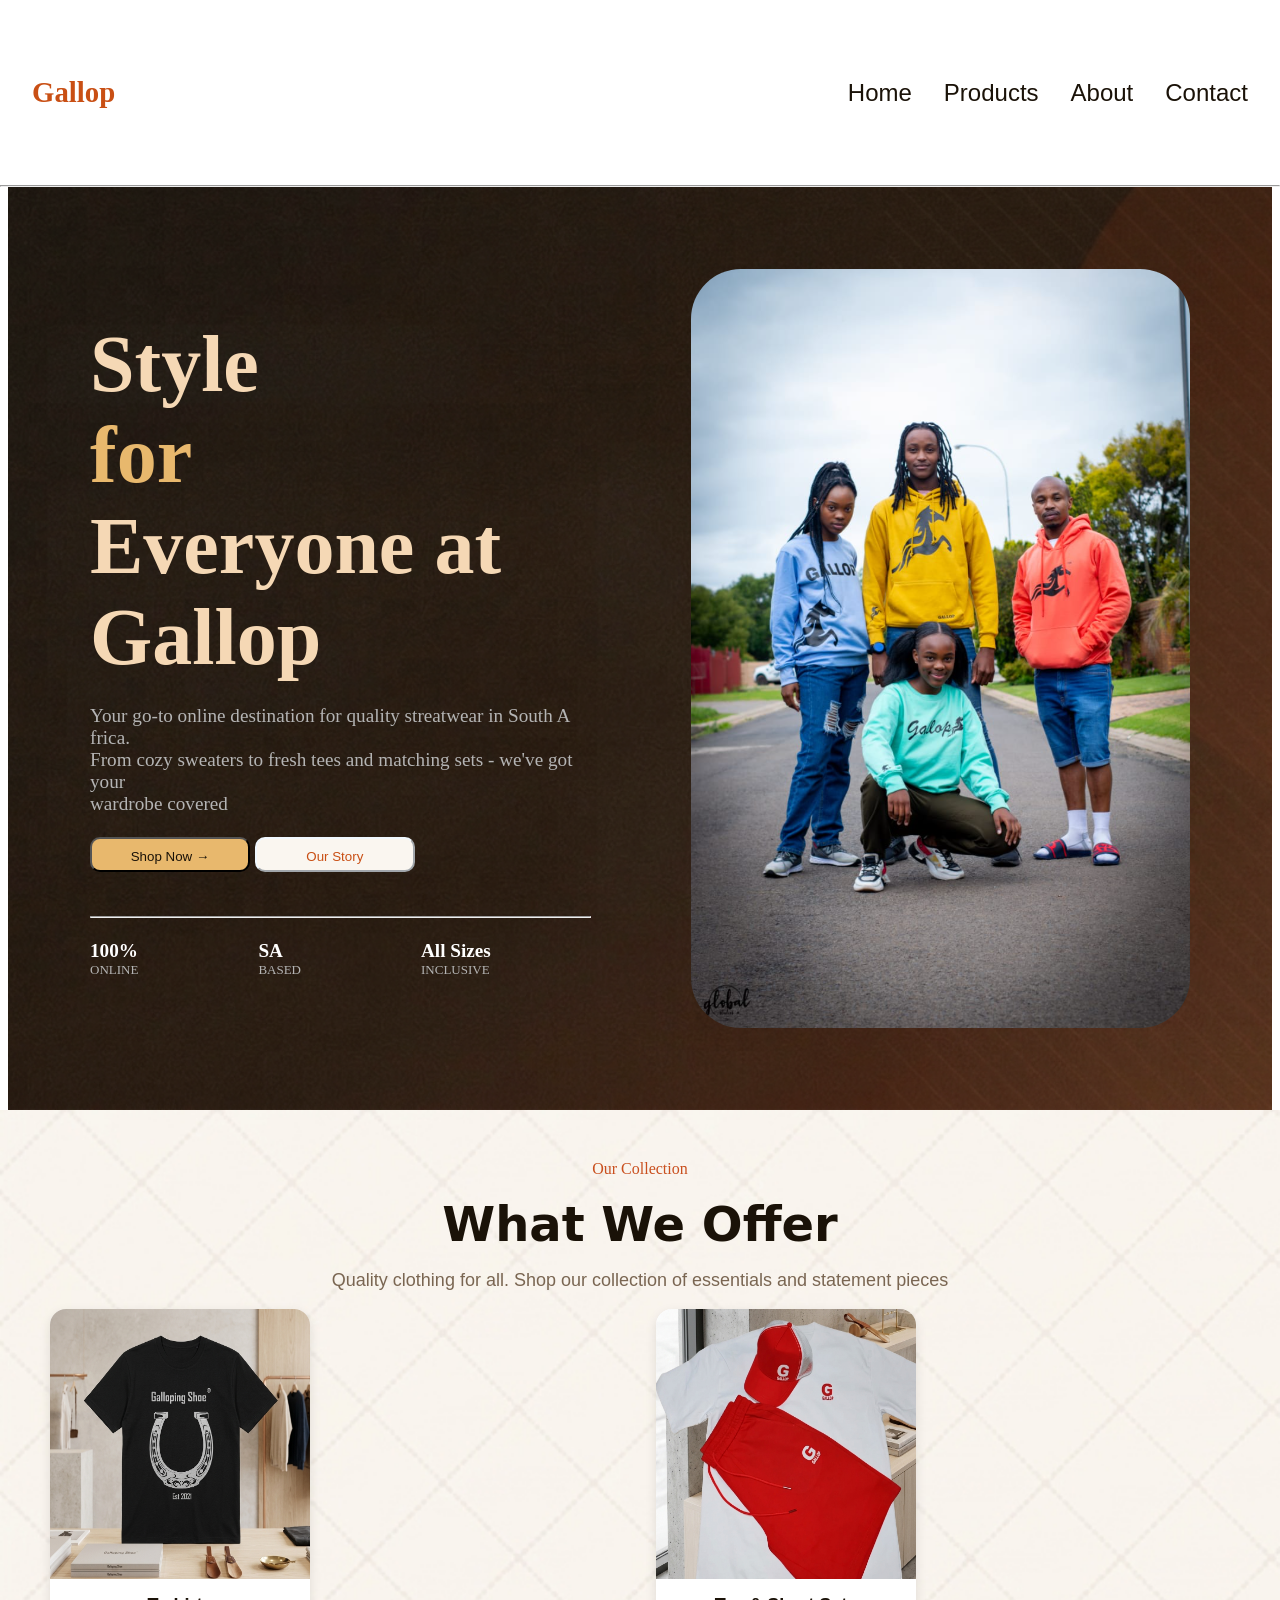
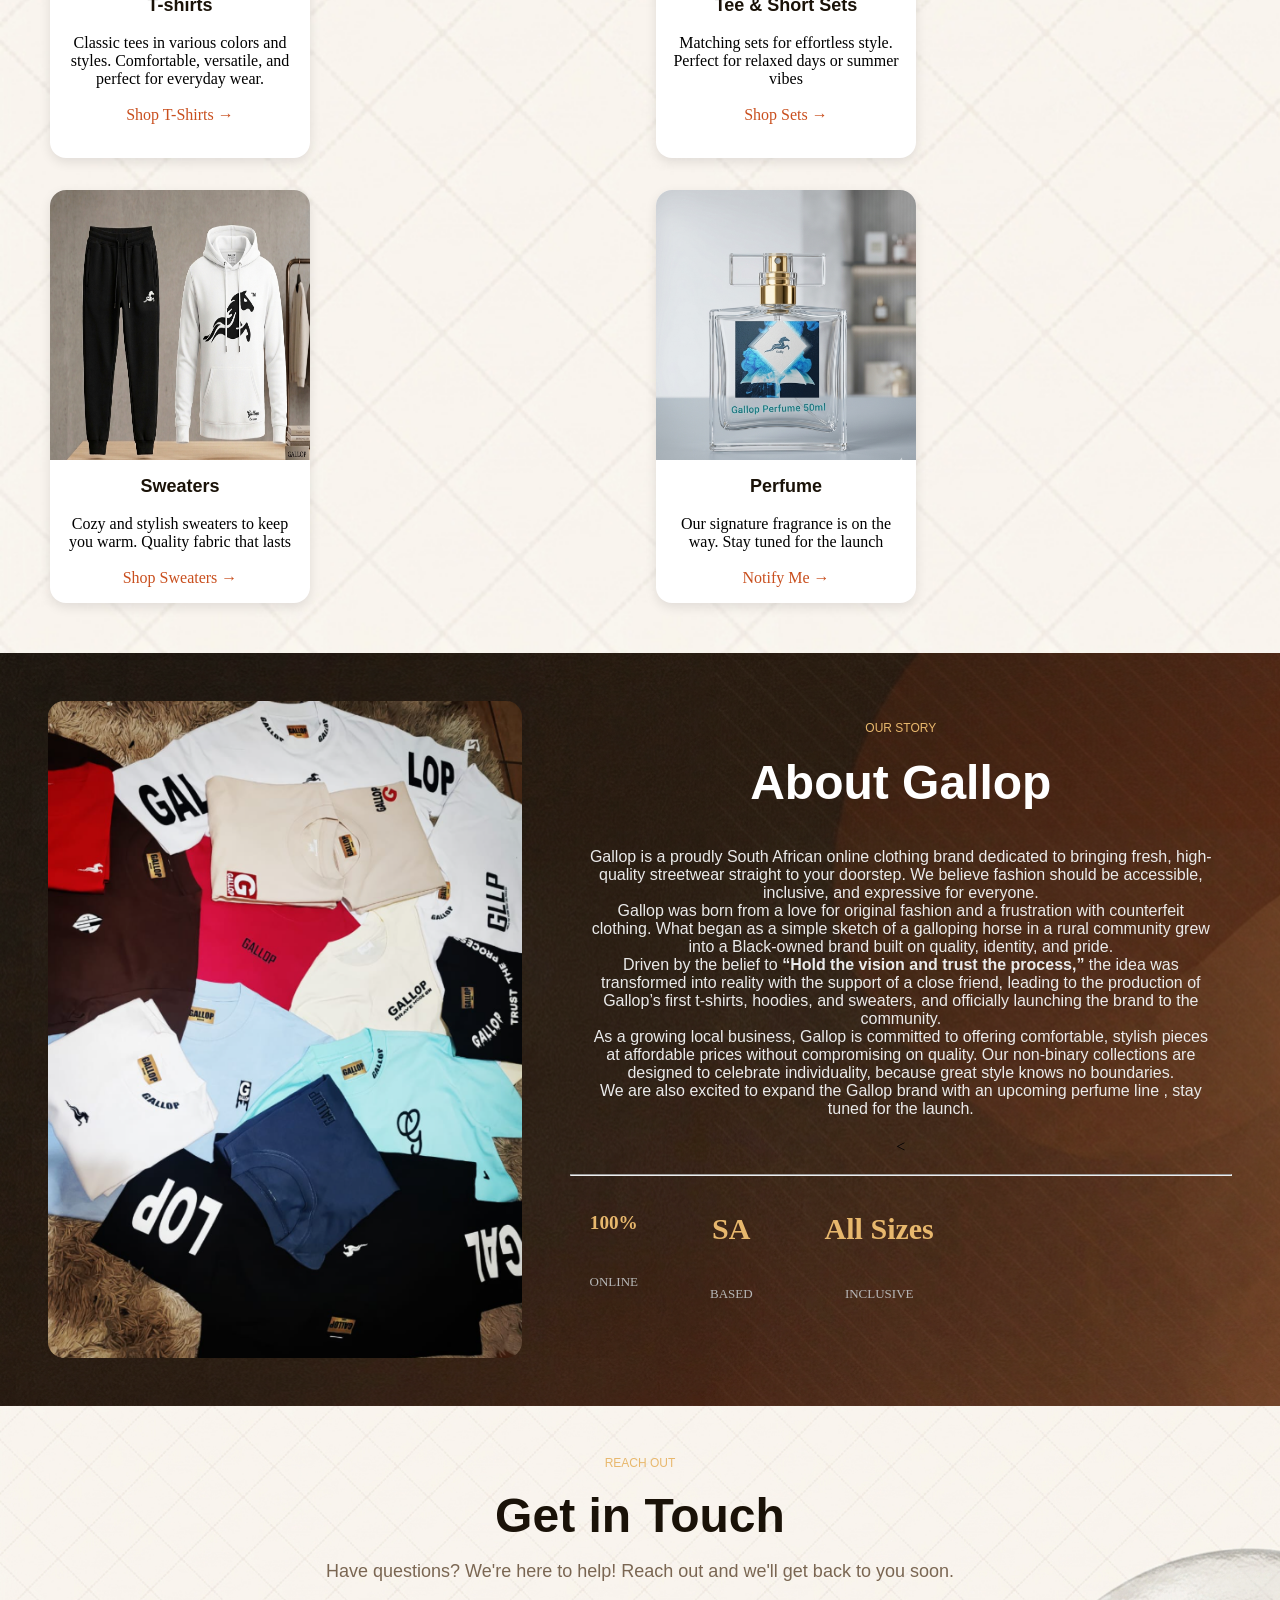
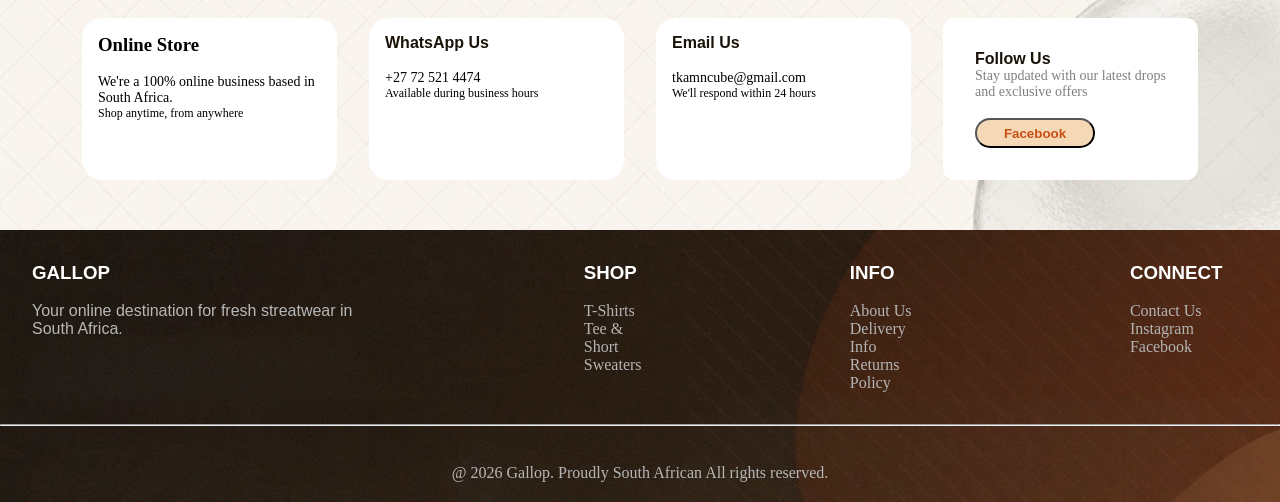
==== commit 571ff6e0: "final edits" ====
--- a/index.html
+++ b/index.html
@@ -1,9 +1,17 @@
-<!DOCTYPE html>
-<html lang="en"></html>
 <head>
-<meta charset="UTF-8">
-<meta name="viewport" content="width=device-width, initial-scale=1.0">
+  <meta charset="UTF-8">
+  <meta name="viewport" content="width=device-width, initial-scale=1.0">
+
+
+ <title>Gallop</title>
+  <link rel="icon" type="image/jpeg" href="images/logo.jpg">
+ 
+<link rel="stylesheet" href="style.css"/>
+<link rel="stylesheet" href="mediaqueries.css"/>
+  
+</head>
 <title>Gallop</title>
+<link rel="icon" type="image/jpeg" href="/images/icon.jpeg">
 <link rel="stylesheet" href="style.css"/>
 <link rel="stylesheet" href="mediaqueries.css"/>
 
@@ -152,17 +160,26 @@
         <p style="font-family: sans-serif; font-size: 12px; color:#e8b86d">OUR STORY</p>
         <h1 style="font-family:sans-serif; font-size: 48px;color:#ffffff;">About Gallop</h1>
         <br>
-        <p style="font-family: sans-serif; font-size: 16px;color:#b7b7b7">Gallop is a proudly South African online clothing brand bringing you fresh,
-            quality streetwear from the comfort of your home. We're all about making
-            fashion accessible and inclusive for everyone.
-            <br>
-            <br>
-            As a small local business , we're committed to providing you with comfortable,
-            stylish pieces that don't break the bank.Our non.binary collection ensures that great stlyee knows no boundries.
-            <br>
-            <br>
-            Plus, we're excited to announce our upcoming perfume line-stay tuned for that launch!
-        </p> 
+        <p style="font-family: sans-serif; font-size: 16px;color:#eaeaea">
+Gallop is a proudly South African online clothing brand dedicated to bringing fresh, high-quality streetwear straight to your doorstep. We believe fashion should be accessible, inclusive, and expressive for everyone.
+<br>
+
+
+Gallop was born from a love for original fashion and a frustration with counterfeit clothing. What began as a simple sketch of a galloping horse in a rural community grew into a Black-owned brand built on quality, identity, and pride.
+<br>
+
+
+Driven by the belief to <b>“Hold the vision and trust the process,”</b> the idea was transformed into reality with the support of a close friend, leading to the production of Gallop’s first t-shirts, hoodies, and sweaters, and officially launching the brand to the community.
+<br>
+
+
+As a growing local business, Gallop is committed to offering comfortable, stylish pieces at affordable prices without compromising on quality. Our non-binary collections are designed to celebrate individuality, because great style knows no boundaries.
+<br>
+
+
+We are also excited to expand the Gallop brand with an upcoming perfume line , stay tuned for the launch.
+</p>
+        < 
         <br>
         <br>
         <hr>
@@ -328,7 +345,7 @@
 
 <script>
     // WhatsApp business number (change to your number)
-    const BUSINESS_NUMBER = "27719679827"; // Your WhatsApp number (international format, no +)
+    const BUSINESS_NUMBER ="275214474"; // Your WhatsApp number (international format, no +)
     
     // Function to send WhatsApp message
     function sendWhatsAppMessage(itemName, messageType) {
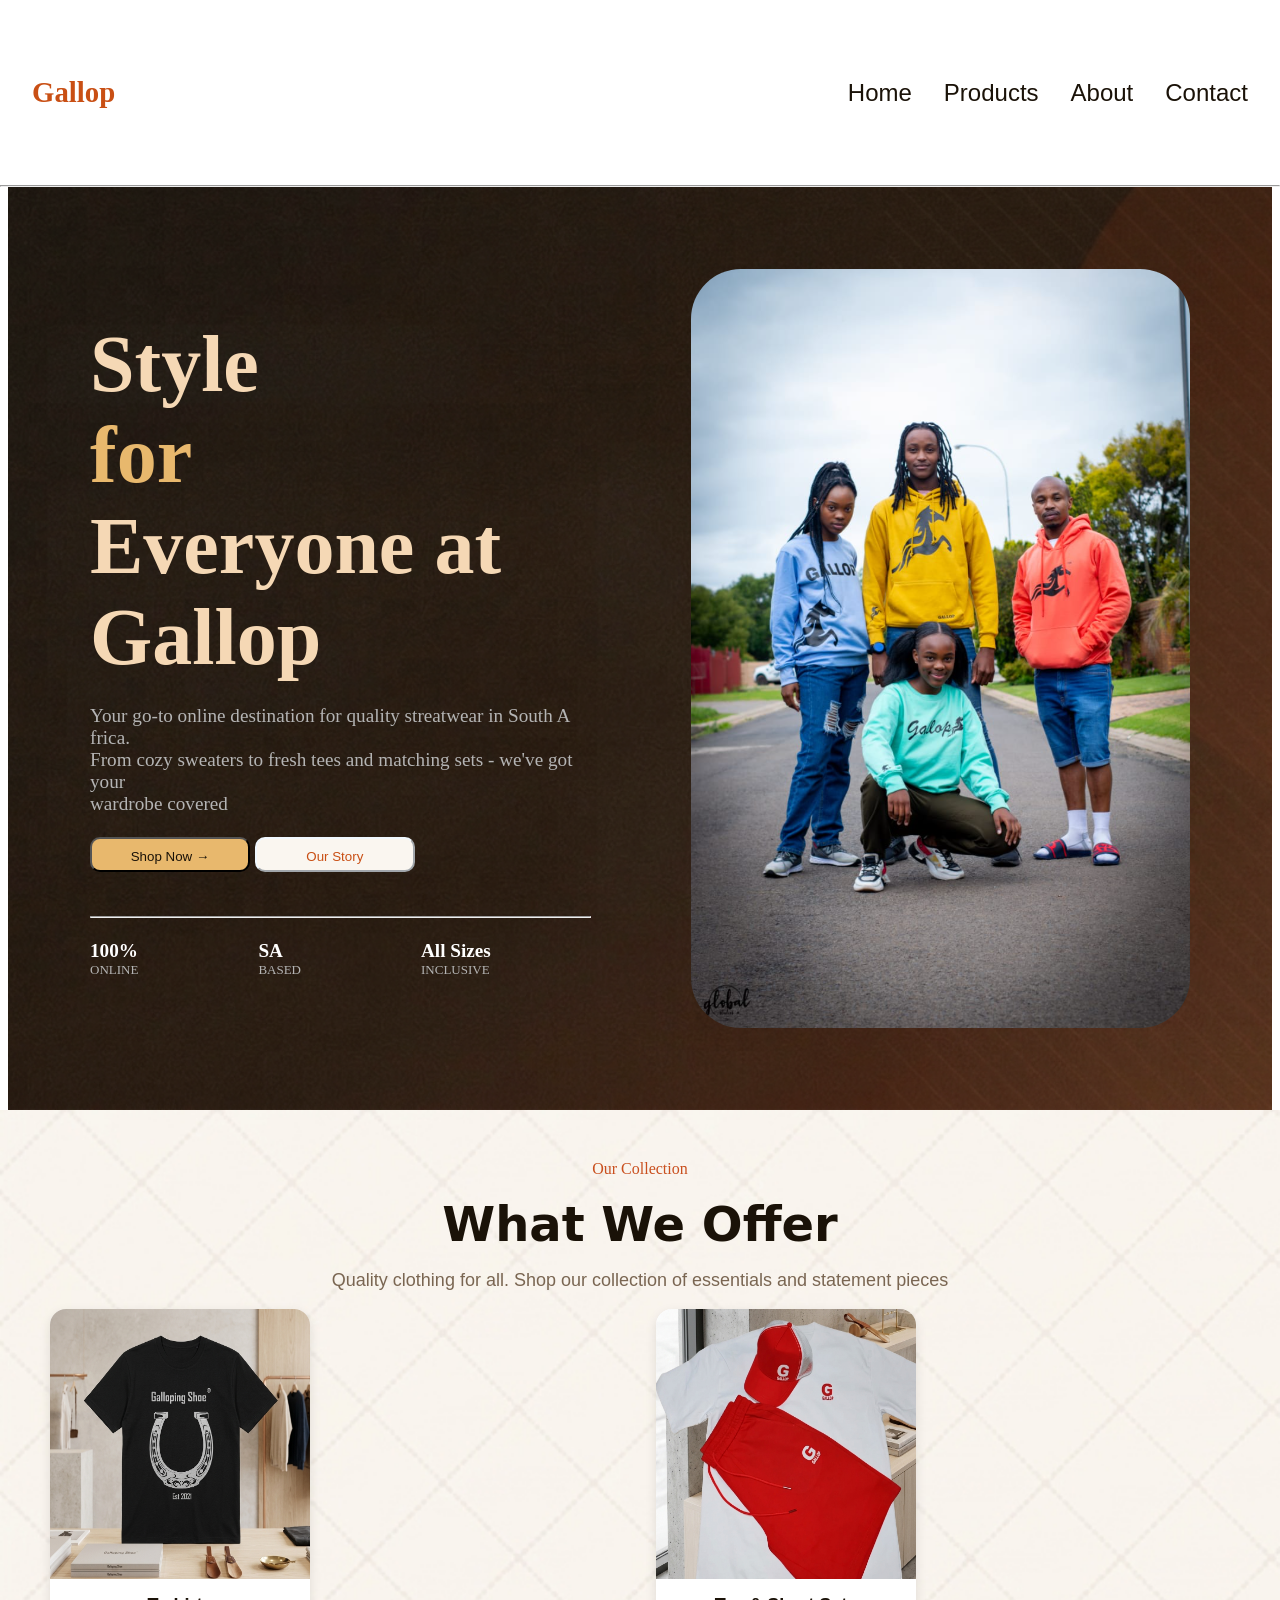
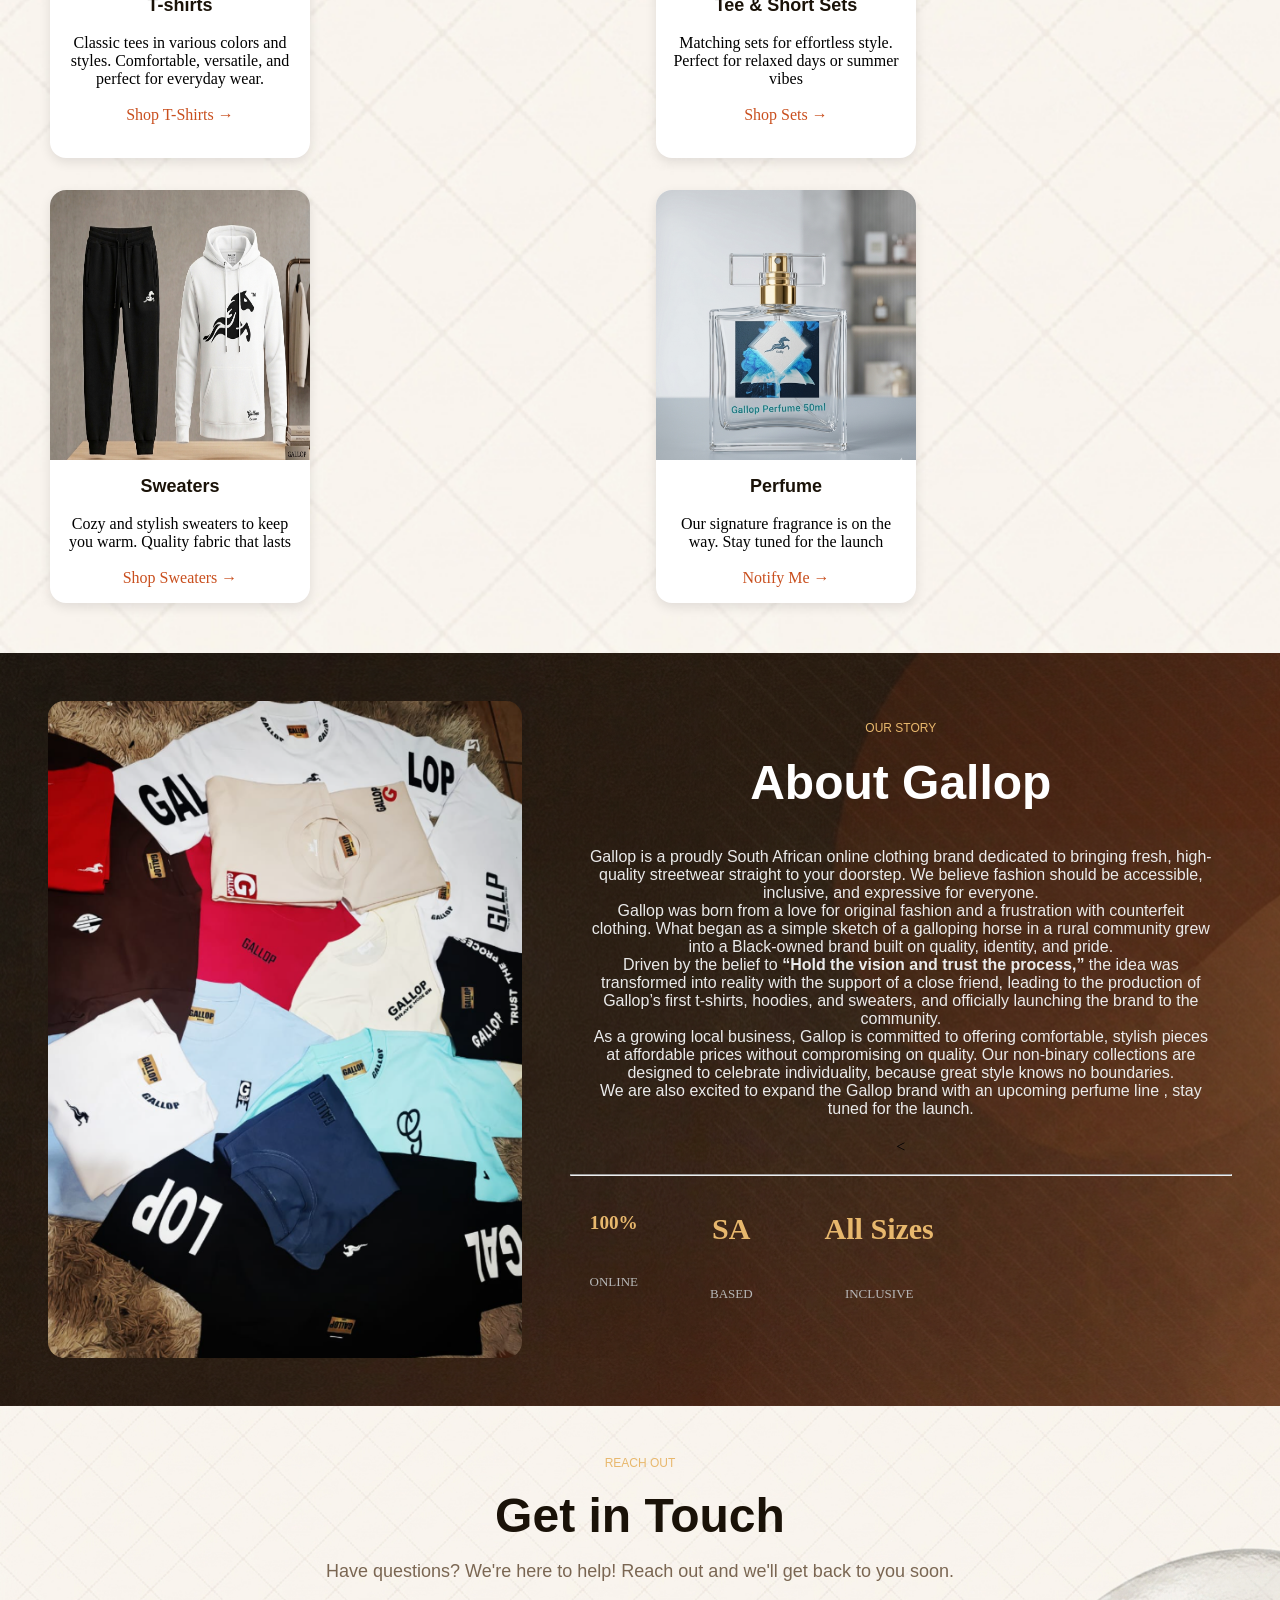
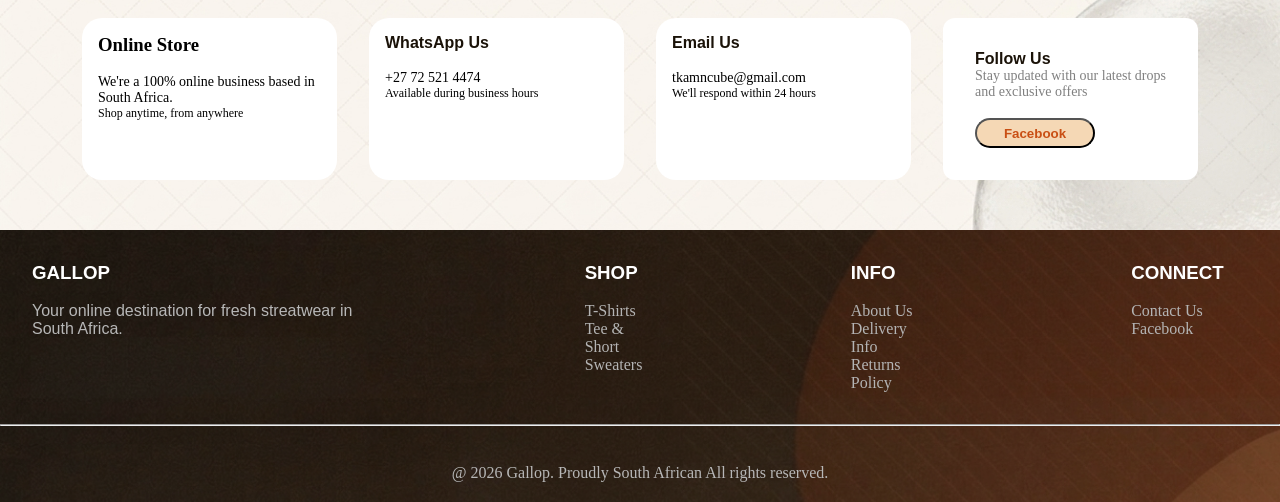
==== commit 59ca4492: "finally complete" ====
--- a/index.html
+++ b/index.html
@@ -240,7 +240,7 @@
             <h3 style="font-family: sans-serif; font-size: 16px; color:#1a1208">Follow Us</h3>
             <p style="font-size: 14px;">Stay updated with our latest drops and exclusive offers</p>
             <br>
-            
+          
              <a href="https://www.facebook.com/share/1HmYq7ojdi/"><button><b>Facebook</b></button></a>
             </div>
             </div>
@@ -323,7 +323,7 @@
         <h3 style="font-family: sans-serif; color:#ffffff">CONNECT</h3>
         <br>
         <a href="#contact">Contact Us</a>
-        <a href="https://www.instagram.com/gallop.co.za/">Instagram</a><br>
+        
         <a href="https://www.facebook.com/gallop.co.za/">Facebook</a>
     </div>
 </div>
@@ -339,27 +339,32 @@
 </footer>
 
 </html>
-<script src="script.js"></script>    
+<!--<script src="script.js"></script>    -->
 
 
 
 <script>
     // WhatsApp business number (change to your number)
-    const BUSINESS_NUMBER ="275214474"; // Your WhatsApp number (international format, no +)
+     const BUSINESS_NUMBER = "27725214474";
     
     // Function to send WhatsApp message
-    function sendWhatsAppMessage(itemName, messageType) {
-        let message = "";
-        
-        if (messageType === "notify") {
-            message = `🔔 *Product Notification Request*%0A%0A👕 Product: ${itemName}%0A📢 I would like to be notified when this product becomes available!%0A%0AThank you! 🙌`;
-        } else if (messageType === "order") {
-            message = `🛍️ *New Order from Gallop*%0A%0A👕 Product: ${itemName}%0A%0AThank you for shopping with Gallop! 🙌`;
-        }
-        
-        const whatsappUrl = `https://wa.me/${BUSINESS_NUMBER}?text=${message}`;
-        window.open(wh礼物sappUrl, '_blank');
+   function sendWhatsAppMessage(itemName, messageType) {
+
+    let message = "";
+
+    if (messageType === "notify") {
+        message = `Product Notification Request\n\nProduct: ${itemName}\nI would like to be notified when this product becomes available!\n\nThank you!`;
+    } 
+    else if (messageType === "order") {
+        message = `New Order from Gallop\n\nProduct: ${itemName}\n\nThank you for shopping with Gallop!`;
     }
+
+    const encodedMessage = encodeURIComponent(message);
+
+    const whatsappUrl = `https://wa.me/${BUSINESS_NUMBER}?text=${encodedMessage}`;
+
+    window.open(whatsappUrl, "_blank");
+}
     
     // Fix the Notify Me link for Perfume
     document.addEventListener('DOMContentLoaded', function() {
@@ -382,4 +387,4 @@
         });
     });
 
-
+</script>
